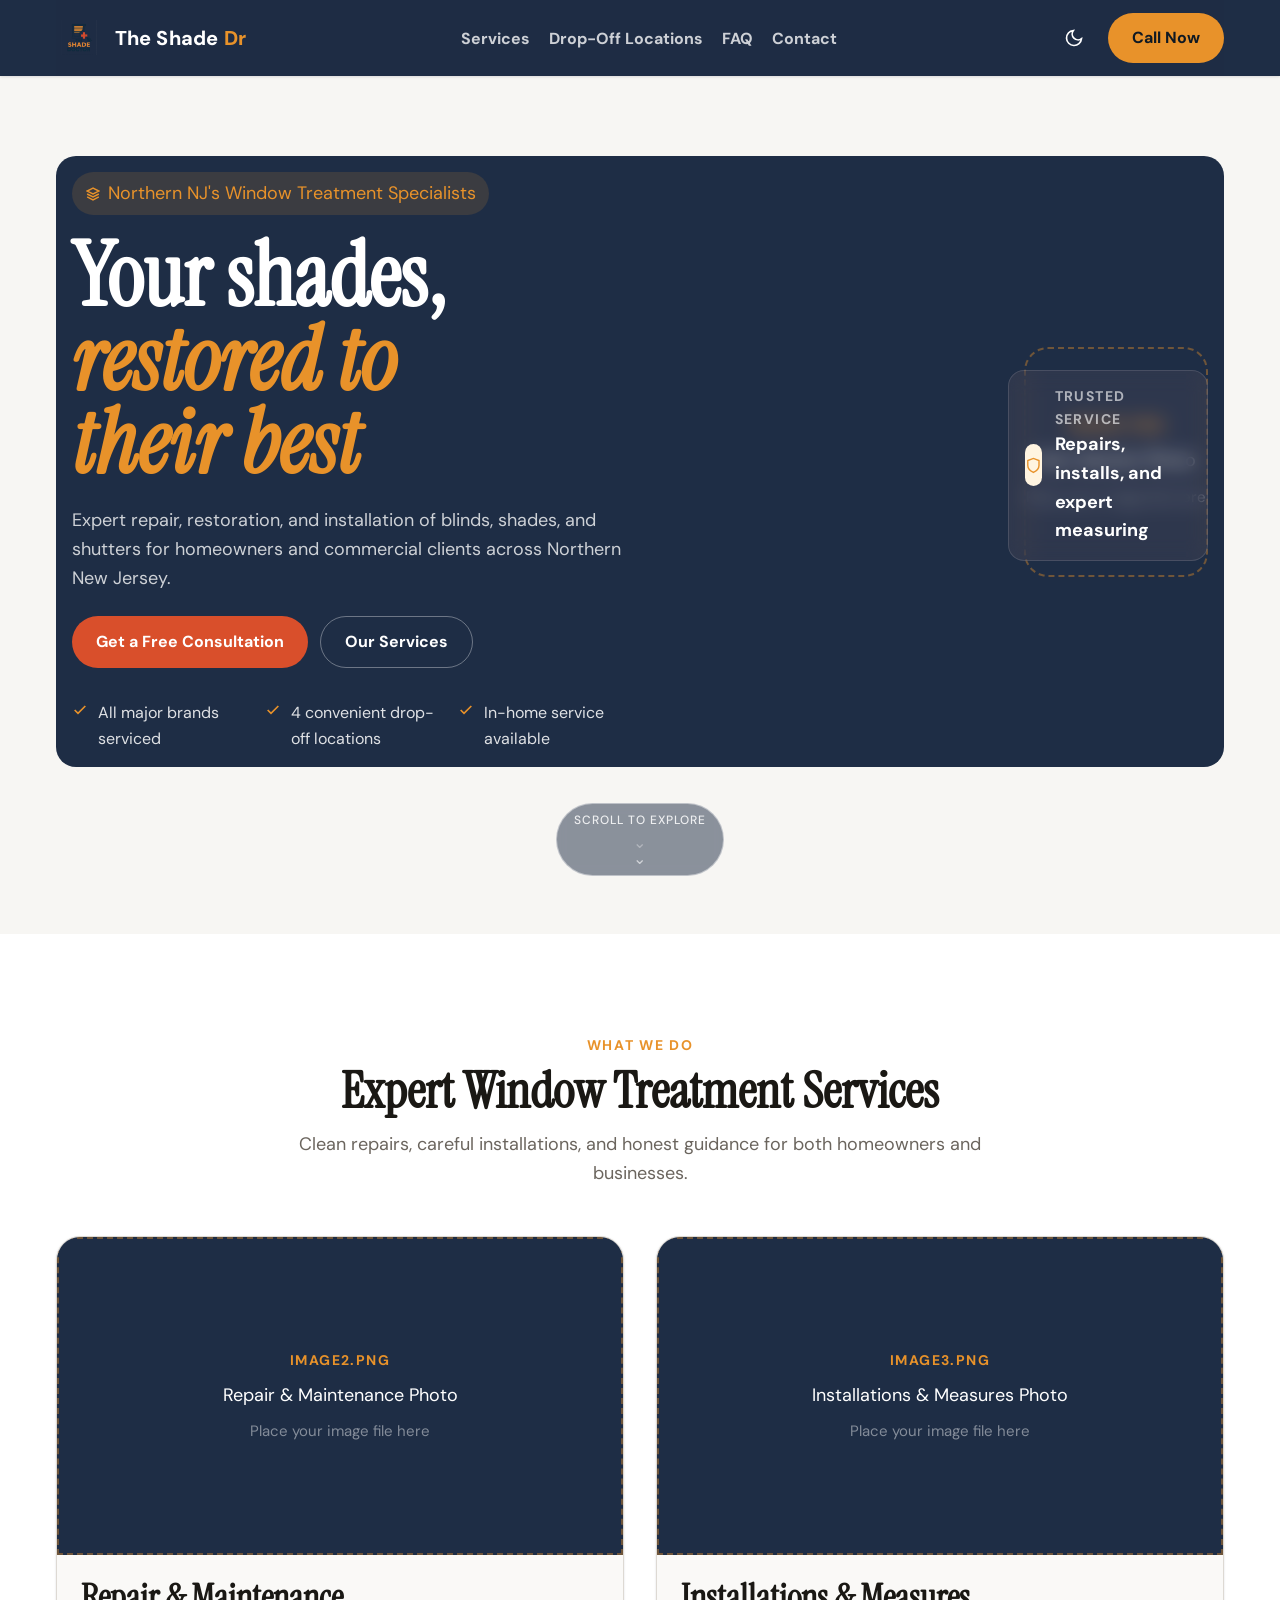
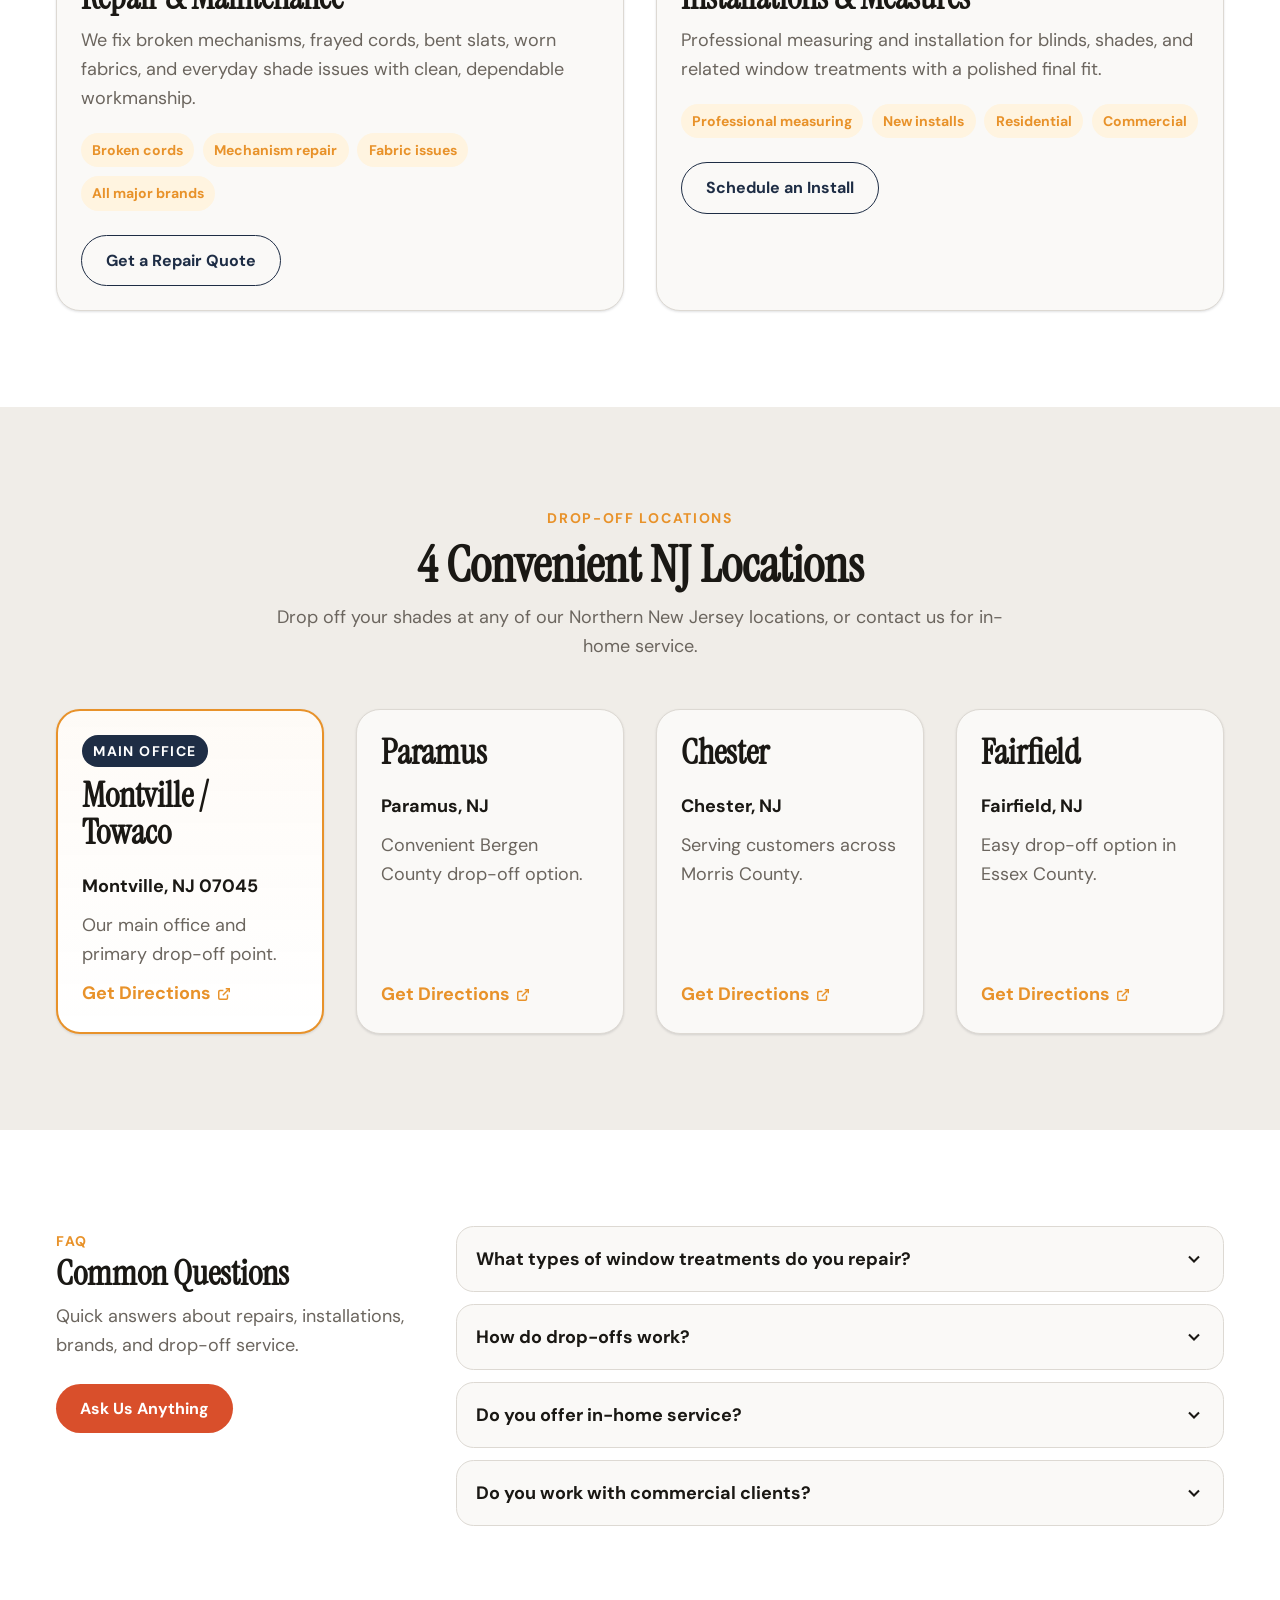
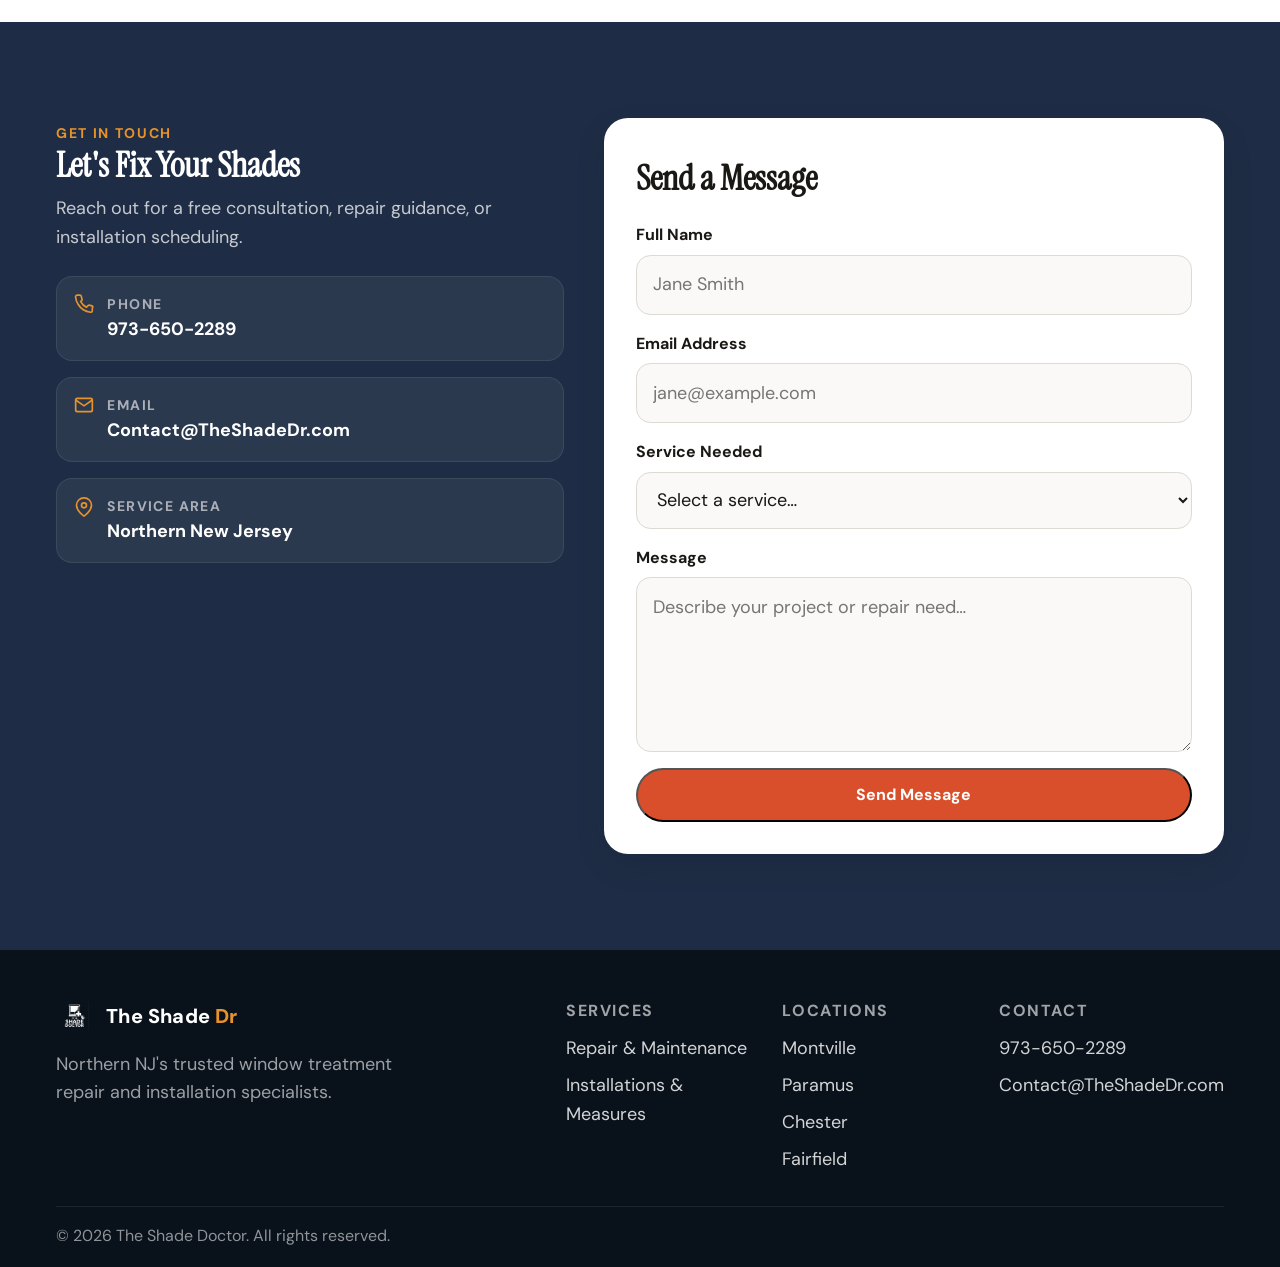
==== index.html @ bf9d53b8 "first commit" ====
<!DOCTYPE html>
<html lang="en" data-theme="light">
<head>
  <meta charset="UTF-8" />
  <meta name="viewport" content="width=device-width, initial-scale=1.0" />
  <title>The Shade Doctor | Window Treatment Repair & Installation</title>
  <meta name="description" content="Window treatment repair and installation in Northern New Jersey." />
  <link rel="preconnect" href="https://fonts.googleapis.com">
  <link rel="preconnect" href="https://fonts.gstatic.com" crossorigin>
  <link href="https://api.fontshare.com/v2/css?f[]=cabinet-grotesk@400,500,700,800&display=swap" rel="stylesheet">
  <link href="https://fonts.googleapis.com/css2?family=Instrument+Serif:ital@0;1&family=DM+Sans:wght@300..700&display=swap" rel="stylesheet">
  <!-- ============ STYLES ============ -->
  <link rel="stylesheet" href="style.css">
</head>
<body>
  <!-- ============ SKIP-TO-CONTENT LINK ============ -->
  <a href="#main" class="sr-only">Skip to content</a>

  <!-- ============ HEADER / NAVIGATION ============ -->
  <header id="header" role="banner">
    <div class="container">
      <div class="header-inner">
        <a href="#hero" class="site-logo" aria-label="The Shade Doctor home">
          <img src="logo.png" alt="The Shade Doctor logo" width="44" height="44" class="logo-mark" loading="eager" decoding="async">
          <span class="logo-name">The Shade<span style="color:var(--color-accent)"> Dr</span></span>
        </a>
        <nav aria-label="Primary">
          <ul class="nav-desktop" role="list">
            <li><a href="#services">Services</a></li>
            <li><a href="#locations">Drop-Off Locations</a></li>
            <li><a href="#faq">FAQ</a></li>
            <li><a href="#contact">Contact</a></li>
          </ul>
        </nav>
        <div class="header-actions">
          <button class="theme-toggle" data-theme-toggle aria-label="Switch theme"><svg width="20" height="20" viewBox="0 0 24 24" fill="none" stroke="currentColor" stroke-width="2"><path d="M21 12.79A9 9 0 1 1 11.21 3 7 7 0 0 0 21 12.79z"/></svg></button>
          <a href="tel:9736502289" class="btn" style="background:var(--color-accent);color:#0f1923">Call Now</a>
          <button id="menu-toggle" aria-label="Open menu" aria-expanded="false" aria-controls="mobile-menu"><svg width="24" height="24" viewBox="0 0 24 24" fill="none" stroke="currentColor" stroke-width="2"><line x1="3" y1="6" x2="21" y2="6"/><line x1="3" y1="12" x2="21" y2="12"/><line x1="3" y1="18" x2="21" y2="18"/></svg></button>
        </div>
      </div>
    <nav id="mobile-menu" aria-label="Mobile">
      <a href="#services">Services</a>
      <a href="#locations">Drop-Off Locations</a>
      <a href="#faq">FAQ</a>
      <a href="#contact">Contact</a>
      <a href="tel:9736502289" class="btn" style="background:var(--color-accent);color:#0f1923;margin-top:1rem">Call Now</a>
    </nav>
  </header>
  <!-- ============ MAIN CONTENT ============ -->
  <main id="main">
    <!-- ============ HERO SECTION ============ -->
    <section id="hero" aria-labelledby="hero-heading">
      <div class="container">
        <div class="hero-inner">
          <div class="reveal">
            <div class="hero-eyebrow"><svg width="14" height="14" viewBox="0 0 24 24" fill="none" stroke="currentColor" stroke-width="2.5"><path d="M12 2L2 7l10 5 10-5-10-5zM2 17l10 5 10-5M2 12l10 5 10-5"/></svg> Northern NJ's Window Treatment Specialists</div>
            <h1 class="hero-headline" id="hero-heading">Your shades,<br><em>restored to their best</em></h1>
            <p class="hero-sub">Expert repair, restoration, and installation of blinds, shades, and shutters for homeowners and commercial clients across Northern New Jersey.</p>
            <div class="hero-actions">
              <a href="#contact" class="btn btn-primary">Get a Free Consultation</a>
              <a href="#services" class="btn btn-secondary">Our Services</a>
            </div>
            <div class="hero-trust">
              <div class="hero-trust-item"><svg width="16" height="16" viewBox="0 0 24 24" fill="none" stroke="currentColor" stroke-width="2.5"><polyline points="20 6 9 17 4 12"/></svg><span>All major brands serviced</span></div>
              <div class="hero-trust-item"><svg width="16" height="16" viewBox="0 0 24 24" fill="none" stroke="currentColor" stroke-width="2.5"><polyline points="20 6 9 17 4 12"/></svg><span>4 convenient drop-off locations</span></div>
              <div class="hero-trust-item"><svg width="16" height="16" viewBox="0 0 24 24" fill="none" stroke="currentColor" stroke-width="2.5"><polyline points="20 6 9 17 4 12"/></svg><span>In-home service available</span></div>
            </div>
          </div>
          <div class="hero-image-wrap reveal">
            <img src="image1.png" alt="Hero section photo" width="560" height="700" loading="eager" decoding="async" onerror="this.replaceWith((()=>{const d=document.createElement('div');d.className='placeholder';d.style.aspectRatio='4 / 5';d.style.borderRadius='1.5rem';d.innerHTML='<strong>image1.png</strong><span>Hero Section Photo</span><small>Place your image file here</small>';return d;})())">
            <div class="hero-badge">
              <div class="hero-badge-icon"><svg width="20" height="20" viewBox="0 0 24 24" fill="none" stroke="currentColor" stroke-width="2"><path d="M12 22s8-4 8-10V5l-8-3-8 3v7c0 6 8 10 8 10z"/></svg></div>
              <div><div class="hero-badge-label">Trusted Service</div><div class="hero-badge-value">Repairs, installs, and expert measuring</div></div>
            </div>
          </div>
        </div>
      </div>
    </section>

    <div class="scroll-hint">
        <span>Scroll to explore</span>
        <div class="scroll-arrows">
          <span>&#8964;</span>
          <span>&#8964;</span>
        </div>
      </div>

      <br></br>
    <!-- ============ SERVICES SECTION ============ -->
    <section id="services" aria-labelledby="services-heading">
      <div class="container">
        <div class="section-header reveal">
          <span class="label">What We Do</span>
          <h2 id="services-heading">Expert Window Treatment Services</h2>
          <p class="section-sub">Clean repairs, careful installations, and honest guidance for both homeowners and businesses.</p>
        </div>
        <div class="services-grid">
          <article class="service-card reveal">
            <div class="service-img-wrap"><img src="image2.png" alt="Repair and maintenance photo" width="720" height="405" loading="lazy" decoding="async" onerror="this.replaceWith((()=>{const d=document.createElement('div');d.className='placeholder';d.style.aspectRatio='16 / 9';d.innerHTML='<strong>image2.png</strong><span>Repair &amp; Maintenance Photo</span><small>Place your image file here</small>';return d;})())"></div>
            <div class="service-body">
              <h3>Repair &amp; Maintenance</h3>
              <p>We fix broken mechanisms, frayed cords, bent slats, worn fabrics, and everyday shade issues with clean, dependable workmanship.</p>
              <div class="service-tags"><span class="service-tag">Broken cords</span><span class="service-tag">Mechanism repair</span><span class="service-tag">Fabric issues</span><span class="service-tag">All major brands</span></div>
              <a href="#contact" class="btn btn-secondary" style="margin-top:1.5rem">Get a Repair Quote</a>
            </div>
          </article>
          <article class="service-card reveal">
            <div class="service-img-wrap"><img src="image3.png" alt="Installations and measures photo" width="720" height="405" loading="lazy" decoding="async" onerror="this.replaceWith((()=>{const d=document.createElement('div');d.className='placeholder';d.style.aspectRatio='16 / 9';d.innerHTML='<strong>image3.png</strong><span>Installations &amp; Measures Photo</span><small>Place your image file here</small>';return d;})())"></div>
            <div class="service-body">
              <h3>Installations &amp; Measures</h3>
              <p>Professional measuring and installation for blinds, shades, and related window treatments with a polished final fit.</p>
              <div class="service-tags"><span class="service-tag">Professional measuring</span><span class="service-tag">New installs</span><span class="service-tag">Residential</span><span class="service-tag">Commercial</span></div>
              <a href="#contact" class="btn btn-secondary" style="margin-top:1.5rem">Schedule an Install</a>
            </div>
          </article>
        </div>
      </div>
    </section>

    <!-- ============ LOCATIONS SECTION ============ -->
    <section id="locations" aria-labelledby="locations-heading">
      <div class="container">
        <div class="section-header reveal">
          <span class="label">Drop-Off Locations</span>
          <h2 id="locations-heading">4 Convenient NJ Locations</h2>
          <p class="section-sub">Drop off your shades at any of our Northern New Jersey locations, or contact us for in-home service.</p>
        </div>
        <div class="locations-grid">
          <article class="location-card featured reveal"><div class="location-badge">Main Office</div><h3>Montville / Towaco</h3><p class="location-addr">Montville, NJ 07045</p><p class="location-note">Our main office and primary drop-off point.</p><a class="location-link" target="_blank" rel="noopener noreferrer" href="https://maps.apple.com/?q=Montville,NJ+07045">Get Directions <svg width="14" height="14" viewBox="0 0 24 24" fill="none" stroke="currentColor" stroke-width="2.5"><path d="M18 13v6a2 2 0 0 1-2 2H5a2 2 0 0 1-2-2V8a2 2 0 0 1 2-2h6"/><polyline points="15 3 21 3 21 9"/><line x1="10" y1="14" x2="21" y2="3"/></svg></a></article>
          <article class="location-card reveal"><h3>Paramus</h3><p class="location-addr">Paramus, NJ</p><p class="location-note">Convenient Bergen County drop-off option.</p><a class="location-link" target="_blank" rel="noopener noreferrer" href="https://maps.apple.com/?q=Paramus,NJ">Get Directions <svg width="14" height="14" viewBox="0 0 24 24" fill="none" stroke="currentColor" stroke-width="2.5"><path d="M18 13v6a2 2 0 0 1-2 2H5a2 2 0 0 1-2-2V8a2 2 0 0 1 2-2h6"/><polyline points="15 3 21 3 21 9"/><line x1="10" y1="14" x2="21" y2="3"/></svg></a></article>
          <article class="location-card reveal"><h3>Chester</h3><p class="location-addr">Chester, NJ</p><p class="location-note">Serving customers across Morris County.</p><a class="location-link" target="_blank" rel="noopener noreferrer" href="https://maps.apple.com/?q=Chester,NJ">Get Directions <svg width="14" height="14" viewBox="0 0 24 24" fill="none" stroke="currentColor" stroke-width="2.5"><path d="M18 13v6a2 2 0 0 1-2 2H5a2 2 0 0 1-2-2V8a2 2 0 0 1 2-2h6"/><polyline points="15 3 21 3 21 9"/><line x1="10" y1="14" x2="21" y2="3"/></svg></a></article>
          <article class="location-card reveal"><h3>Fairfield</h3><p class="location-addr">Fairfield, NJ</p><p class="location-note">Easy drop-off option in Essex County.</p><a class="location-link" target="_blank" rel="noopener noreferrer" href="https://maps.apple.com/?q=Fairfield,NJ">Get Directions <svg width="14" height="14" viewBox="0 0 24 24" fill="none" stroke="currentColor" stroke-width="2.5"><path d="M18 13v6a2 2 0 0 1-2 2H5a2 2 0 0 1-2-2V8a2 2 0 0 1 2-2h6"/><polyline points="15 3 21 3 21 9"/><line x1="10" y1="14" x2="21" y2="3"/></svg></a></article>
        </div>
      </div>
    </section>

    <!-- ============ FAQ SECTION ============ -->
    <section id="faq" aria-labelledby="faq-heading">
      <div class="container">
        <div class="faq-inner">
          <div class="faq-sidebar reveal">
            <span class="label">FAQ</span>
            <h2 id="faq-heading">Common Questions</h2>
            <p>Quick answers about repairs, installations, brands, and drop-off service.</p>
            <a href="#contact" class="btn btn-primary" style="margin-top:1.5rem">Ask Us Anything</a>
          </div>
          <div class="faq-list">
            <div class="faq-item reveal"><button class="faq-question" aria-expanded="false">What types of window treatments do you repair?<svg class="faq-icon" width="20" height="20" viewBox="0 0 24 24" fill="none" stroke="currentColor" stroke-width="2.5"><polyline points="6 9 12 15 18 9"/></svg></button><div class="faq-answer"><p>We repair blinds, shades, shutters, and many common residential and commercial window treatment systems.</p></div></div>
            <div class="faq-item reveal"><button class="faq-question" aria-expanded="false">How do drop-offs work?<svg class="faq-icon" width="20" height="20" viewBox="0 0 24 24" fill="none" stroke="currentColor" stroke-width="2.5"><polyline points="6 9 12 15 18 9"/></svg></button><div class="faq-answer"><p>Bring your item to one of the listed locations and contact us ahead of time so we can confirm timing and next steps.</p></div></div>
            <div class="faq-item reveal"><button class="faq-question" aria-expanded="false">Do you offer in-home service?<svg class="faq-icon" width="20" height="20" viewBox="0 0 24 24" fill="none" stroke="currentColor" stroke-width="2.5"><polyline points="6 9 12 15 18 9"/></svg></button><div class="faq-answer"><p>Yes. In-home service is available for measuring, installations, and situations where removal is difficult.</p></div></div>
            <div class="faq-item reveal"><button class="faq-question" aria-expanded="false">Do you work with commercial clients?<svg class="faq-icon" width="20" height="20" viewBox="0 0 24 24" fill="none" stroke="currentColor" stroke-width="2.5"><polyline points="6 9 12 15 18 9"/></svg></button><div class="faq-answer"><p>Yes. We work with homeowners and commercial clients across Northern New Jersey.</p></div></div>
          </div>
        </div>
      </div>
    </section>

    <!-- ============ CONTACT SECTION ============ -->
    <section id="contact" aria-labelledby="contact-heading">
      <div class="container">
        <div class="contact-inner">
          <div class="contact-info reveal">
            <span class="label">Get in Touch</span>
            <h2 id="contact-heading">Let's Fix Your Shades</h2>
            <p>Reach out for a free consultation, repair guidance, or installation scheduling.</p>
            <div class="contact-details">
              <div class="contact-item"><svg width="20" height="20" viewBox="0 0 24 24" fill="none" stroke="currentColor" stroke-width="2"><path d="M22 16.92v3a2 2 0 0 1-2.18 2 19.79 19.79 0 0 1-8.63-3.07A19.5 19.5 0 0 1 4.9 12.27 19.79 19.79 0 0 1 1.88 3.59 2 2 0 0 1 3.88 1.4h3a2 2 0 0 1 2 1.72c.127.96.361 1.903.7 2.81a2 2 0 0 1-.45 2.11L8.09 9.07a16 16 0 0 0 6.84 6.84l1.93-1.94a2 2 0 0 1 2.11-.45c.907.339 1.85.573 2.81.7A2 2 0 0 1 22 16.92z"/></svg><div><div class="contact-item-label">Phone</div><a class="contact-item-value" href="tel:9736502289">973-650-2289</a></div></div>
              <div class="contact-item"><svg width="20" height="20" viewBox="0 0 24 24" fill="none" stroke="currentColor" stroke-width="2"><path d="M4 4h16c1.1 0 2 .9 2 2v12c0 1.1-.9 2-2 2H4c-1.1 0-2-.9-2-2V6c0-1.1.9-2 2-2z"/><polyline points="22,6 12,13 2,6"/></svg><div><div class="contact-item-label">Email</div><a class="contact-item-value" href="mailto:Contact@TheShadeDr.com">Contact@TheShadeDr.com</a></div></div>
              <div class="contact-item"><svg width="20" height="20" viewBox="0 0 24 24" fill="none" stroke="currentColor" stroke-width="2"><path d="M21 10c0 7-9 13-9 13s-9-6-9-13a9 9 0 0 1 18 0z"/><circle cx="12" cy="10" r="3"/></svg><div><div class="contact-item-label">Service Area</div><div class="contact-item-value">Northern New Jersey</div></div></div>
            </div>
          </div>
          <div class="contact-form-wrap reveal">
            <form class="contact-form">
              <h3>Send a Message</h3>
              <div class="form-group"><label for="name">Full Name</label><input id="name" name="name" type="text" placeholder="Jane Smith"></div>
              <div class="form-group"><label for="email">Email Address</label><input id="email" name="email" type="email" placeholder="jane@example.com"></div>
              <div class="form-group"><label for="service">Service Needed</label><select id="service" name="service"><option value="">Select a service…</option><option>Repair &amp; Maintenance</option><option>Installation &amp; Measuring</option><option>Free Consultation</option><option>Other</option></select></div>
              <div class="form-group"><label for="message">Message</label><textarea id="message" name="message" rows="5" placeholder="Describe your project or repair need…"></textarea></div>
              <button type="submit" class="btn btn-primary" style="width:100%">Send Message</button>
            </form>
          </div>
        </div>
      </div>
    </section>
  </main>

  <!-- ============ FOOTER ============ -->
  <footer id="footer" role="contentinfo">
    <div class="container">
      <div class="footer-inner">
        <div>
          <a href="#hero" class="site-logo" style="margin-bottom:1rem"><img src="logo.png" alt="The Shade Doctor logo" width="36" height="36" loading="lazy" decoding="async" style="height:36px;width:auto;object-fit:contain;filter:brightness(0) invert(1)"><span class="logo-name">The Shade<span style="color:var(--color-accent)"> Dr</span></span></a>
          <p style="color:rgba(255,255,255,.6);max-width:30ch">Northern NJ's trusted window treatment repair and installation specialists.</p>
        </div>
        <div class="footer-nav">
          <div class="footer-col"><h4>Services</h4><ul role="list"><li><a href="#services">Repair &amp; Maintenance</a></li><li><a href="#services">Installations &amp; Measures</a></li></ul></div>
          <div class="footer-col"><h4>Locations</h4><ul role="list"><li><a href="#locations">Montville</a></li><li><a href="#locations">Paramus</a></li><li><a href="#locations">Chester</a></li><li><a href="#locations">Fairfield</a></li></ul></div>
          <div class="footer-col"><h4>Contact</h4><ul role="list"><li><a href="tel:9736502289">973-650-2289</a></li><li><a href="mailto:Contact@TheShadeDr.com">Contact@TheShadeDr.com</a></li></ul></div>
        </div>
      </div>
      <div class="footer-bottom">&copy; 2026 The Shade Doctor. All rights reserved.</div>
    </div>
  </footer>

  <!-- ============ SCRIPTS ============ -->
  <script src="script.js" defer></script>
</body>
</html>
---- style.css ----
:root,
[data-theme="light"] {
	--text-xs: clamp(.75rem, .7rem + .25vw, .875rem);
	--text-sm: clamp(.875rem, .8rem + .35vw, 1rem);
	--text-base: clamp(1rem, .95rem + .25vw, 1.125rem);
	--text-lg: clamp(1.125rem, 1rem + .75vw, 1.5rem);
	--text-xl: clamp(1.5rem, 1.2rem + 1.25vw, 2.25rem);
	--text-2xl: clamp(2rem, 1.2rem + 2.5vw, 3.5rem);
	--space-1: .25rem;
	--space-2: .5rem;
	--space-3: .75rem;
	--space-4: 1rem;
	--space-5: 1.25rem;
	--space-6: 1.5rem;
	--space-8: 2rem;
	--space-10: 2.5rem;
	--space-12: 3rem;
	--space-16: 4rem;
	--space-20: 5rem;
	--color-bg: #f7f6f3;
	--color-surface: #ffffff;
	--color-surface-2: #faf9f7;
	--color-surface-offset: #f0ede8;
	--color-border: #ddd9d3;
	--color-divider: #e8e4de;
	--color-text: #1a1814;
	--color-text-muted: #6b655e;
	--color-text-faint: #aaa49c;
	--color-text-inverse: #fff;
	--color-primary: #1e2d45;
	--color-primary-hover: #16223a;
	--color-primary-active: #0e172a;
	--color-primary-light: #e8edf5;
	--color-accent: #e8922a;
	--color-accent-hover: #d47e18;
	--color-accent-light: #fff4e0;
	--color-secondary: #d94f2b;
	--color-secondary-hover: #c23f1e;
	--radius-sm: .375rem;
	--radius-md: .5rem;
	--radius-lg: .75rem;
	--radius-xl: 1rem;
	--radius-2xl: 1.5rem;
	--radius-full: 9999px;
	--shadow-sm: 0 1px 3px rgba(12, 23, 42, .08), 0 1px 2px rgba(12, 23, 42, .05);
	--shadow-md: 0 12px 30px rgba(12, 23, 42, .12);
	--font-display: 'Instrument Serif', Georgia, serif;
	--font-body: 'DM Sans', sans-serif;
	--font-ui: 'Cabinet Grotesk', 'DM Sans', sans-serif;
	--content: 1200px;
}

[data-theme="dark"] {
	--color-bg: #151515;
	--color-surface: #1e1e1e;
	--color-surface-2: #242424;
	--color-surface-offset: #1a1a1a;
	--color-border: #333;
	--color-divider: #2a2a2a;
	--color-text: #e8e6e0;
	--color-text-muted: #9a9690;
	--color-text-faint: #5a5854;
	--color-text-inverse: #fff;
	--color-primary: #1e2d45;
	--color-primary-hover: #2a3b58;
	--color-primary-active: #0e172a;
	--color-primary-light: #1e2a3a;
	--color-accent: #f0a040;
	--color-accent-hover: #d98c28;
	--color-accent-light: #2d1f08;
	--color-secondary: #e86040;
	--color-secondary-hover: #d04828;
	--shadow-sm: 0 1px 3px rgba(0, 0, 0, .3);
	--shadow-md: 0 12px 30px rgba(0, 0, 0, .45);
}

* {
	box-sizing: border-box;
	margin: 0;
	padding: 0
}

html {
	scroll-behavior: smooth
}

body {
	font-family: var(--font-body);
	font-size: var(--text-base);
	line-height: 1.6;
	background: var(--color-bg);
	color: var(--color-text)
}

img,
svg {
	display: block;
	max-width: 100%;
	height: auto
}

a {
	text-decoration: none;
	color: inherit
}

button,
input,
textarea,
select {
	font: inherit;
	color: inherit
}

.container {
	max-width: var(--content);
	margin: 0 auto;
	padding: 0 var(--space-4)
}

.sr-only {
	position: absolute;
	width: 1px;
	height: 1px;
	padding: 0;
	margin: -1px;
	overflow: hidden;
	clip: rect(0, 0, 0, 0);
	white-space: nowrap;
	border: 0
}

.reveal {
	opacity: 0;
	transform: translateY(20px);
	transition: opacity .6s ease, transform .6s ease
}

.reveal.revealed {
	opacity: 1;
	transform: none
}

.label {
	font-family: var(--font-ui);
	font-size: var(--text-xs);
	font-weight: 700;
	letter-spacing: .12em;
	text-transform: uppercase;
	color: var(--color-accent)
}

.section-header {
	max-width: 760px;
	margin: 0 auto var(--space-12);
	text-align: center
}

.section-header h2 {
	font-family: var(--font-display);
	font-size: var(--text-2xl);
	line-height: 1.05;
	margin: .35rem 0 .75rem
}

.section-sub {
	color: var(--color-text-muted)
}

/* ---------- SCROLL HINT ---------- */
.scroll-hint {
  display: flex;
  flex-direction: column;
  align-items: center;
  gap: 0.3rem;
  padding: 0.45rem 1.1rem 0.5rem;
  margin: 0.25rem auto 0;
  width: fit-content;
  background: rgba(30, 45, 69, 0.5);
  border: 1px solid rgba(255, 255, 255, 0.45);
  border-radius: 999px;
  color: rgba(255, 255, 255, 0.85);
  font-size: 0.75rem;
  font-weight: 500;
  letter-spacing: 0.08em;
  text-transform: uppercase;
  animation: scrollBounce 1.8s ease-in-out infinite;
  backdrop-filter: blur(6px);
  -webkit-backdrop-filter: blur(6px);
}

.scroll-arrows {
  display: flex;
  flex-direction: column;
  align-items: center;
  line-height: 0.6;
  gap: 0;
}

.scroll-arrows span {
  font-size: 1rem;
  opacity: 0.7;
  line-height: 1;
}
.scroll-arrows span:first-child { opacity: 0.4; }

@keyframes scrollBounce {
  0%, 100% { transform: translateY(0); }
  50%       { transform: translateY(5px); }
}

.btn {
	display: inline-flex;
	align-items: center;
	justify-content: center;
	min-height: 44px;
	padding: var(--space-3) var(--space-6);
	border-radius: var(--radius-full);
	font-family: var(--font-ui);
	font-size: var(--text-sm);
	font-weight: 700;
	transition: .2s ease;
	gap: .5rem
}

.btn-primary {
	background: var(--color-secondary);
	color: var(--color-text-inverse)
}

.btn-primary:hover {
	background: var(--color-secondary-hover)
}

.btn-secondary {
	border: 1.5px solid rgba(255, 255, 255, .35);
	color: var(--color-text-inverse)
}

#services .btn-secondary,
#locations .btn-secondary,
#faq .btn-secondary {
	color: var(--color-primary);
	border-color: var(--color-primary)
}

#header {
	position: sticky;
	top: 0;
	z-index: 50;
	background: var(--color-primary);
	box-shadow: var(--shadow-sm)
}

.header-inner {
	height: 76px;
	display: flex;
	align-items: center;
	justify-content: space-between;
	gap: var(--space-4);
    background-color: rgba(30, 45, 69, 0.5);
}

.site-logo {
	display: flex;
	align-items: center;
	gap: .8rem;
	min-width: 0
}

.logo-mark {
	height: 44px;
	width: auto;
	object-fit: contain
}

.logo-name {
	font-family: var(--font-ui);
	font-size: 1.25rem;
	font-weight: 800;
	color: var(--color-text-inverse);
	letter-spacing: .01em
}

.nav-desktop {
	display: flex;
	align-items: center;
	gap: 1.2rem;
	list-style: none
}

.nav-desktop a {
	color: rgba(255, 255, 255, .78);
	font-size: var(--text-sm);
	font-weight: 700
}

.nav-desktop a:hover,
.nav-desktop a.active {
	color: var(--color-accent)
}

.header-actions {
	display: flex;
	align-items: center;
	gap: .75rem
}

.theme-toggle,
#menu-toggle {
	display: flex;
	align-items: center;
	justify-content: center;
	width: 44px;
	height: 44px;
	border: none;
	border-radius: 999px;
	background: transparent;
	color: var(--color-text-inverse);
	cursor: pointer
}

#menu-toggle {
	display: none
}

#mobile-menu {
	display: none;
	background: var(--color-primary);
	padding: 0 var(--space-4) var(--space-6)
}

#mobile-menu.open {
	display: flex;
	flex-direction: column;
	gap: .2rem
}

#mobile-menu a {
	color: rgba(255, 255, 255, .86);
	padding: .9rem 0;
	border-bottom: 1px solid rgba(255, 255, 255, .08);
	font-weight: 700
}

#hero {
	background: transparent;
	color: var(--color-text-inverse);
	padding: 5rem 0 2rem;
}

.hero-inner {
  display: grid;
  grid-template-columns: 1.05fr .95fr;
  gap: clamp(2rem, 5vw, 5rem);
  align-items: center;

  background: rgba(30, 45, 69);
  border-radius: 20px;
  padding: 1.00rem;
}

.hero-eyebrow {
	display: inline-flex;
	align-items: center;
	gap: .5rem;
	background: rgba(232, 146, 42, .14);
	color: var(--color-accent);
	padding: .45rem .85rem;
	border-radius: 999px;
	margin-bottom: var(--space-5)
}

.hero-headline {
	font-family: var(--font-display);
	font-size: clamp(2.7rem, 7vw, 5.5rem);
	line-height: .95;
	max-width: 12ch
}

.hero-headline em {
	font-style: italic;
	color: var(--color-accent)
}

.hero-sub {
	margin-top: var(--space-5);
	max-width: 58ch;
	color: rgba(255, 255, 255, .78)
}

.hero-actions {
	display: flex;
	flex-wrap: wrap;
	gap: var(--space-3);
	margin-top: var(--space-6)
}

.hero-trust {
	display: grid;
	grid-template-columns: repeat(3, minmax(0, 1fr));
	gap: var(--space-4);
	margin-top: var(--space-8)
}

.hero-trust-item {
	display: flex;
	gap: .65rem;
	align-items: flex-start;
	color: rgba(255, 255, 255, .86);
	font-size: var(--text-sm)
}

.hero-trust-item svg {
	color: var(--color-accent);
	margin-top: .12rem;
	flex: 0 0 auto
}

.hero-image-wrap {
	position: relative;
	max-width: 560px;
	margin-left: auto
}

.hero-image-wrap>img {
	width: 100%;
	aspect-ratio: 4/5;
	object-fit: cover;
	border-radius: var(--radius-2xl);
	border: 1px solid rgba(255, 255, 255, .08);
	box-shadow: var(--shadow-md);
	background: var(--color-primary-light)
}

.hero-badge {
	position: absolute;
	left: -1rem;
	bottom: 1rem;
	display: flex;
	gap: .8rem;
	align-items: center;
	background: rgba(233, 172, 172, 0.08);
	backdrop-filter: blur(10px);
	padding: .9rem 1rem;
	border-radius: 1rem;
	border: 1px solid rgba(255, 255, 255, .12)
}

.hero-badge-icon {
	width: 42px;
	height: 42px;
	border-radius: .8rem;
	background: var(--color-accent-light);
	display: flex;
	align-items: center;
	justify-content: center;
	color: var(--color-accent)
}

.hero-badge-label {
	font-size: var(--text-xs);
	text-transform: uppercase;
	letter-spacing: .1em;
	color: rgba(255, 255, 255, .62);
	font-weight: 700
}

.hero-badge-value {
	font-weight: 700
}

section {
	padding: clamp(3.5rem, 8vw, 6rem) 0
}

#services {
	background: var(--color-surface)
}

#locations {
	background: var(--color-surface-offset)
}

#faq {
	background: var(--color-surface)
}

#contact {
	background: var(--color-primary);
	color: var(--color-text-inverse)
}

.services-grid,
.locations-grid {
	display: grid;
	grid-template-columns: repeat(2, minmax(0, 1fr));
	gap: var(--space-8)
}

.service-card,
.location-card {
	background: var(--color-surface-2);
	border: 1px solid var(--color-border);
	border-radius: var(--radius-2xl);
	overflow: hidden;
	box-shadow: var(--shadow-sm)
}

.service-img-wrap img {
	width: 100%;
	aspect-ratio: 16/9;
	object-fit: cover;
	background: var(--color-primary-light)
}

.service-body {
	padding: var(--space-6)
}

.service-body h3,
.location-card h3,
.faq-sidebar h2,
.contact-info h2 {
	font-family: var(--font-display);
	font-size: var(--text-xl);
	line-height: 1.05;
	margin-bottom: .65rem
}

.service-body p,
.location-note,
.faq-sidebar p,
.contact-info p {
	color: var(--color-text-muted)
}

.service-tags {
	display: flex;
	flex-wrap: wrap;
	gap: .55rem;
	margin-top: var(--space-5)
}

.service-tag {
	background: var(--color-accent-light);
	color: var(--color-accent);
	font-size: var(--text-xs);
	padding: .38rem .7rem;
	border-radius: 999px;
	font-weight: 700
}

.locations-grid {
	grid-template-columns: repeat(4, minmax(0, 1fr))
}

.location-card {
	padding: var(--space-6);
	display: flex;
	flex-direction: column;
	gap: .65rem
}

.location-card.featured {
	border: 2px solid var(--color-accent);
	background: linear-gradient(180deg, rgba(232, 146, 42, .04), transparent 100%), var(--color-surface)
}

.location-badge {
	display: inline-flex;
	align-self: flex-start;
	padding: .3rem .7rem;
	border-radius: 999px;
	background: var(--color-primary);
	color: var(--color-text-inverse);
	font-size: var(--text-xs);
	font-weight: 700;
	text-transform: uppercase;
	letter-spacing: .1em
}

.location-addr {
	font-weight: 700
}

.location-link {
	margin-top: auto;
	color: var(--color-accent);
	font-weight: 700;
	display: inline-flex;
	align-items: center;
	gap: .35rem
}

.faq-inner {
	display: grid;
	grid-template-columns: 360px 1fr;
	gap: var(--space-10)
}

.faq-list {
	display: grid;
	gap: var(--space-3)
}

.faq-item {
	background: var(--color-surface-2);
	border: 1px solid var(--color-border);
	border-radius: 1.1rem;
	overflow: hidden
}

.faq-question {
	width: 100%;
	display: flex;
	align-items: center;
	justify-content: space-between;
	gap: 1rem;
	background: none;
	border: none;
	cursor: pointer;
	padding: 1.1rem 1.2rem;
	text-align: left;
	font-weight: 700
}

.faq-answer {
	max-height: 0;
	opacity: 0;
	overflow: hidden;
	transition: max-height .3s ease, opacity .3s ease
}

.faq-answer p {
	padding: 0 1.2rem 1.2rem;
	color: var(--color-text-muted)
}

.faq-item.open .faq-icon {
	transform: rotate(180deg)
}

.faq-icon {
	transition: transform .2s ease
}

.contact-inner {
	display: grid;
	grid-template-columns: .9fr 1.1fr;
	gap: var(--space-10);
	align-items: start
}

.contact-info .label {
	color: var(--color-accent)
}

.contact-info p {
	color: rgba(255, 255, 255, .75)
}

.contact-details {
	display: grid;
	gap: 1rem;
	margin-top: var(--space-6)
}

.contact-item {
	display: flex;
	gap: .85rem;
	align-items: flex-start;
	padding: 1rem 1.05rem;
	background: rgba(255, 255, 255, .06);
	border: 1px solid rgba(255, 255, 255, .08);
	border-radius: 1rem
}

.contact-item svg {
	color: var(--color-accent);
	flex: 0 0 auto;
	margin-top: .1rem
}

.contact-item-label {
	font-size: var(--text-xs);
	font-weight: 700;
	text-transform: uppercase;
	letter-spacing: .1em;
	color: rgba(255, 255, 255, .6)
}

.contact-item-value {
	font-weight: 700;
	color: var(--color-text-inverse)
}

.contact-form-wrap {
	background: var(--color-surface);
	color: var(--color-text);
	border-radius: 1.5rem;
	padding: clamp(1.25rem, 3vw, 2rem);
	box-shadow: var(--shadow-md)
}

.contact-form h3 {
	font-family: var(--font-display);
	font-size: var(--text-xl);
	margin-bottom: 1rem
}

.form-group {
	display: grid;
	gap: .45rem;
	margin-bottom: 1rem
}

.form-group label {
	font-size: var(--text-sm);
	font-weight: 700
}

.form-group input,
.form-group select,
.form-group textarea {
	width: 100%;
	padding: .9rem 1rem;
	border-radius: .9rem;
	border: 1px solid var(--color-border);
	background: var(--color-surface-2)
}

.form-group input:focus,
.form-group select:focus,
.form-group textarea:focus {
	outline: 2px solid rgba(232, 146, 42, .25);
	border-color: var(--color-accent)
}

footer {
	background: #09111a;
	color: var(--color-text-inverse);
	padding: 3rem 0 1.2rem
}

.footer-inner {
	display: grid;
	grid-template-columns: 1fr 1.4fr;
	gap: var(--space-10)
}

.footer-nav {
	display: grid;
	grid-template-columns: repeat(3, 1fr);
	gap: var(--space-8)
}

.footer-col h4 {
	font-size: var(--text-sm);
	margin-bottom: .7rem;
	color: rgba(255, 255, 255, .62);
	text-transform: uppercase;
	letter-spacing: .1em
}

.footer-col ul {
	list-style: none;
	display: grid;
	gap: .5rem
}

.footer-col a {
	color: rgba(255, 255, 255, .82)
}

.footer-bottom {
	margin-top: var(--space-8);
	padding-top: var(--space-4);
	border-top: 1px solid rgba(255, 255, 255, .08);
	color: rgba(255, 255, 255, .55);
	font-size: var(--text-sm)
}

.placeholder {
	display: flex;
	flex-direction: column;
	align-items: center;
	justify-content: center;
	text-align: center;
	background: #1e2d45;
	border: 2px dashed rgba(232, 146, 42, .4);
	color: #fff;
	gap: .6rem
}

.placeholder small {
	color: rgba(255, 255, 255, .45)
}

.placeholder strong {
	color: var(--color-accent);
	font-size: var(--text-xs);
	letter-spacing: .1em;
	text-transform: uppercase
}

@media (max-width: 1050px) {
	.locations-grid {
		grid-template-columns: repeat(2, minmax(0, 1fr))
	}

	.faq-inner,
	.contact-inner,
	.hero-inner,
	.footer-inner {
		grid-template-columns: 1fr
	}

	.hero-image-wrap {
		margin: 0 auto
	}

	.faq-sidebar {
		max-width: 640px
	}
}

@media (max-width: 820px) {

	.nav-desktop,
	.header-actions .btn {
		display: none
	}

	#menu-toggle {
		display: flex
	}

	.hero-trust {
		grid-template-columns: 1fr
	}

	.services-grid,
	.locations-grid,
	.footer-nav {
		grid-template-columns: 1fr
	}

	.hero-badge {
		position: static;
		margin-top: 1rem
	}

	.hero-headline {
		max-width: 10ch
	}
}
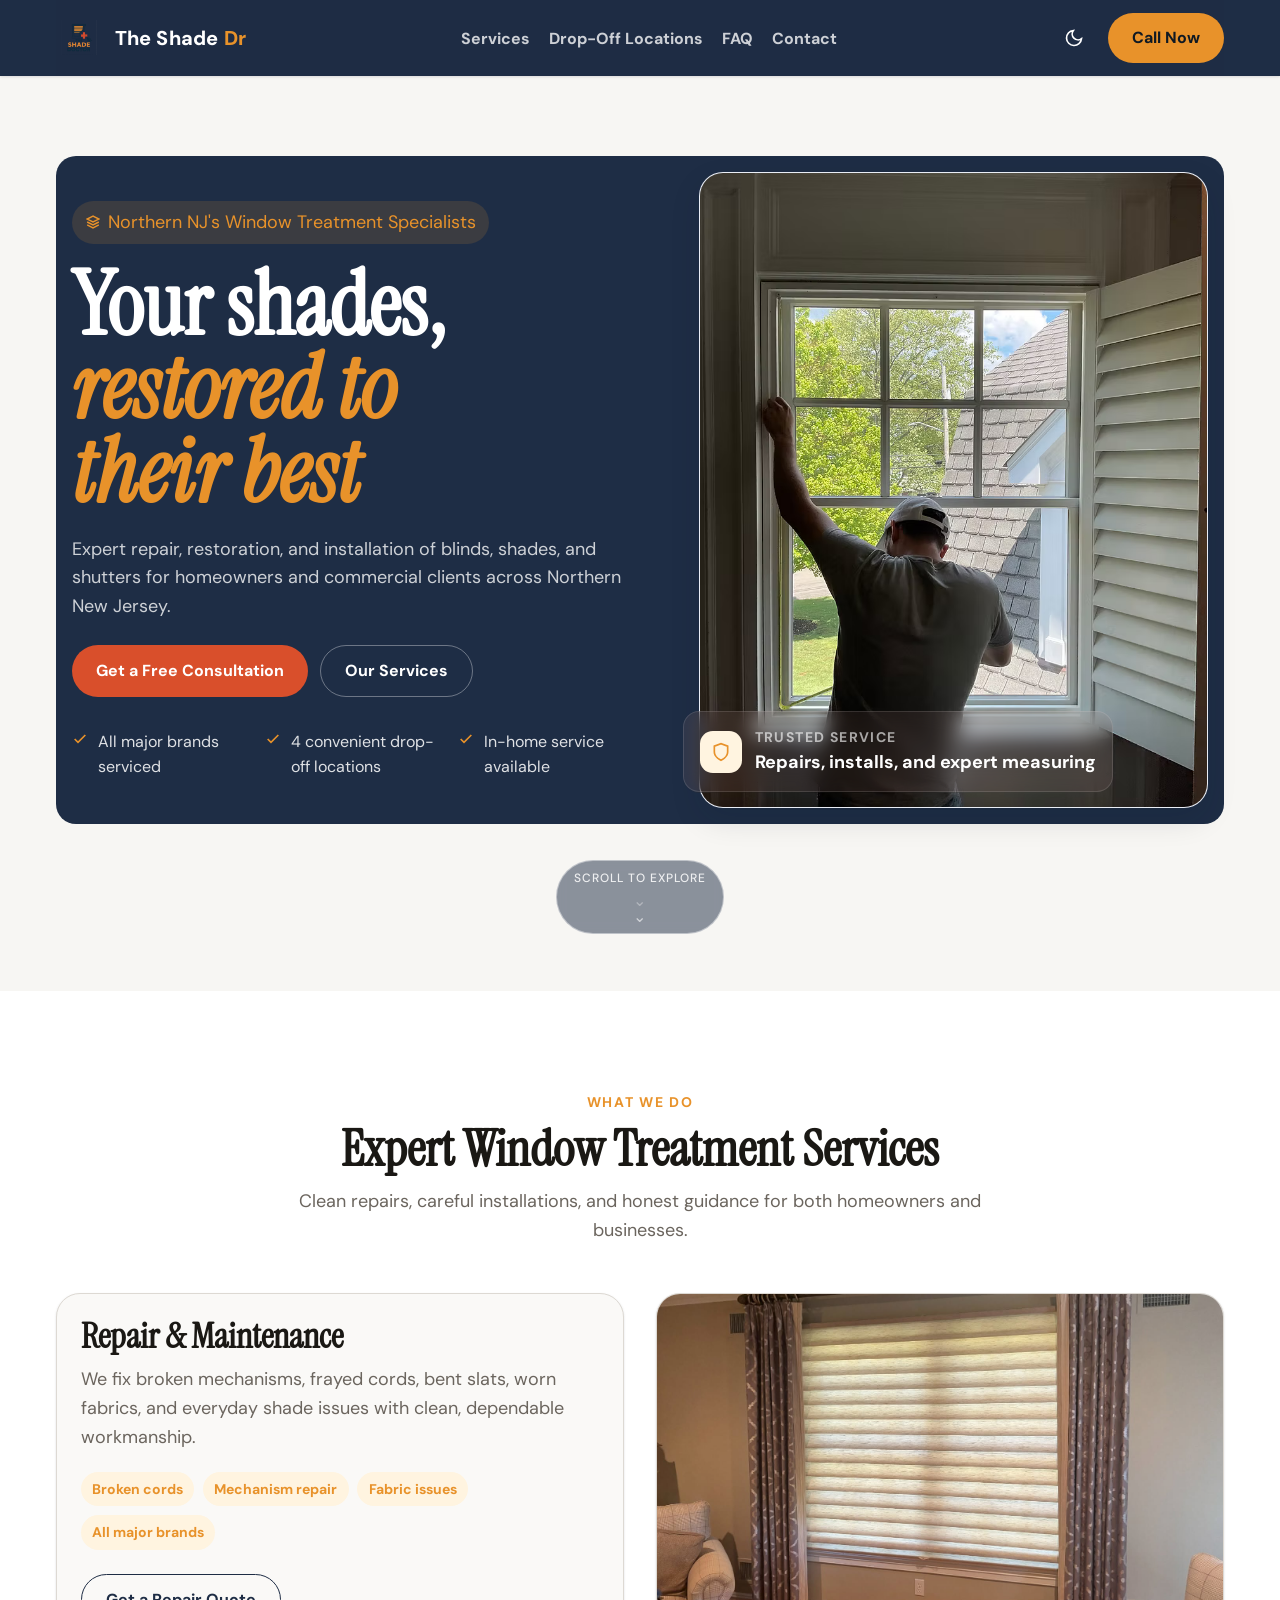
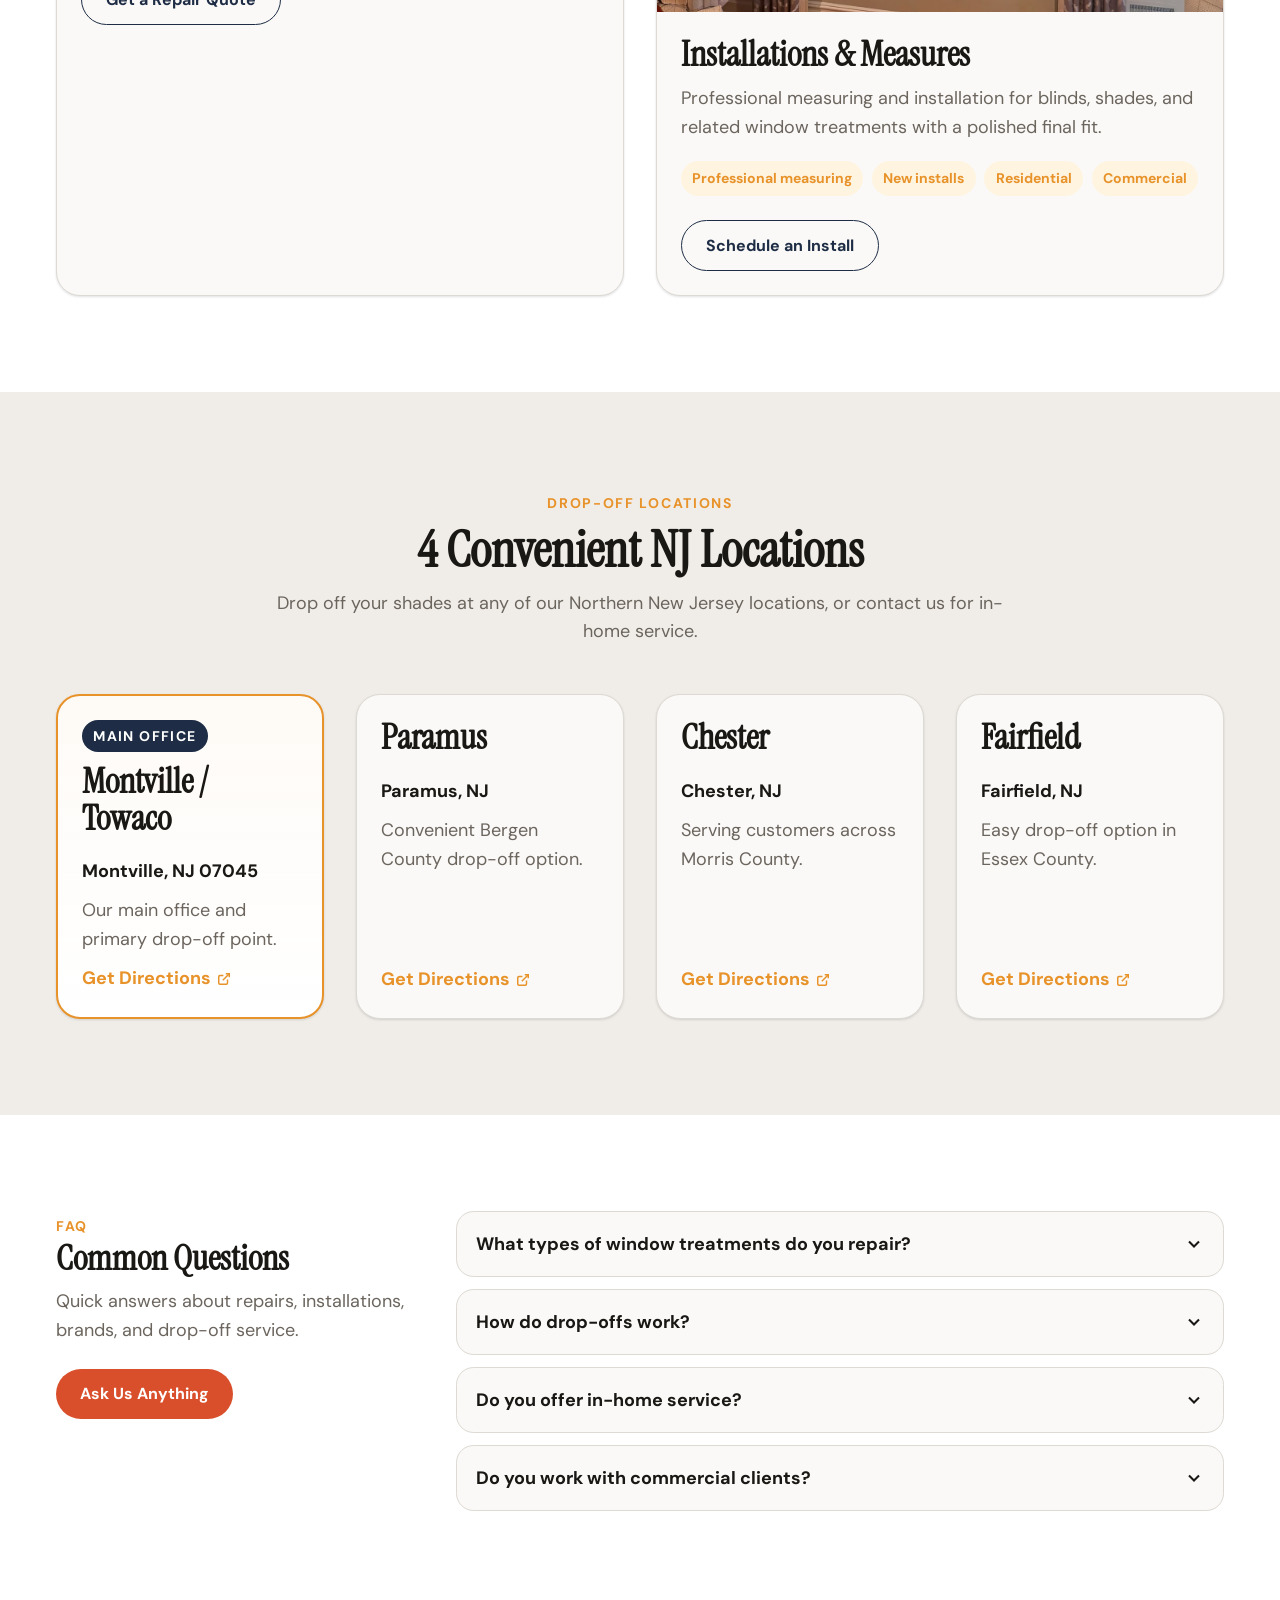
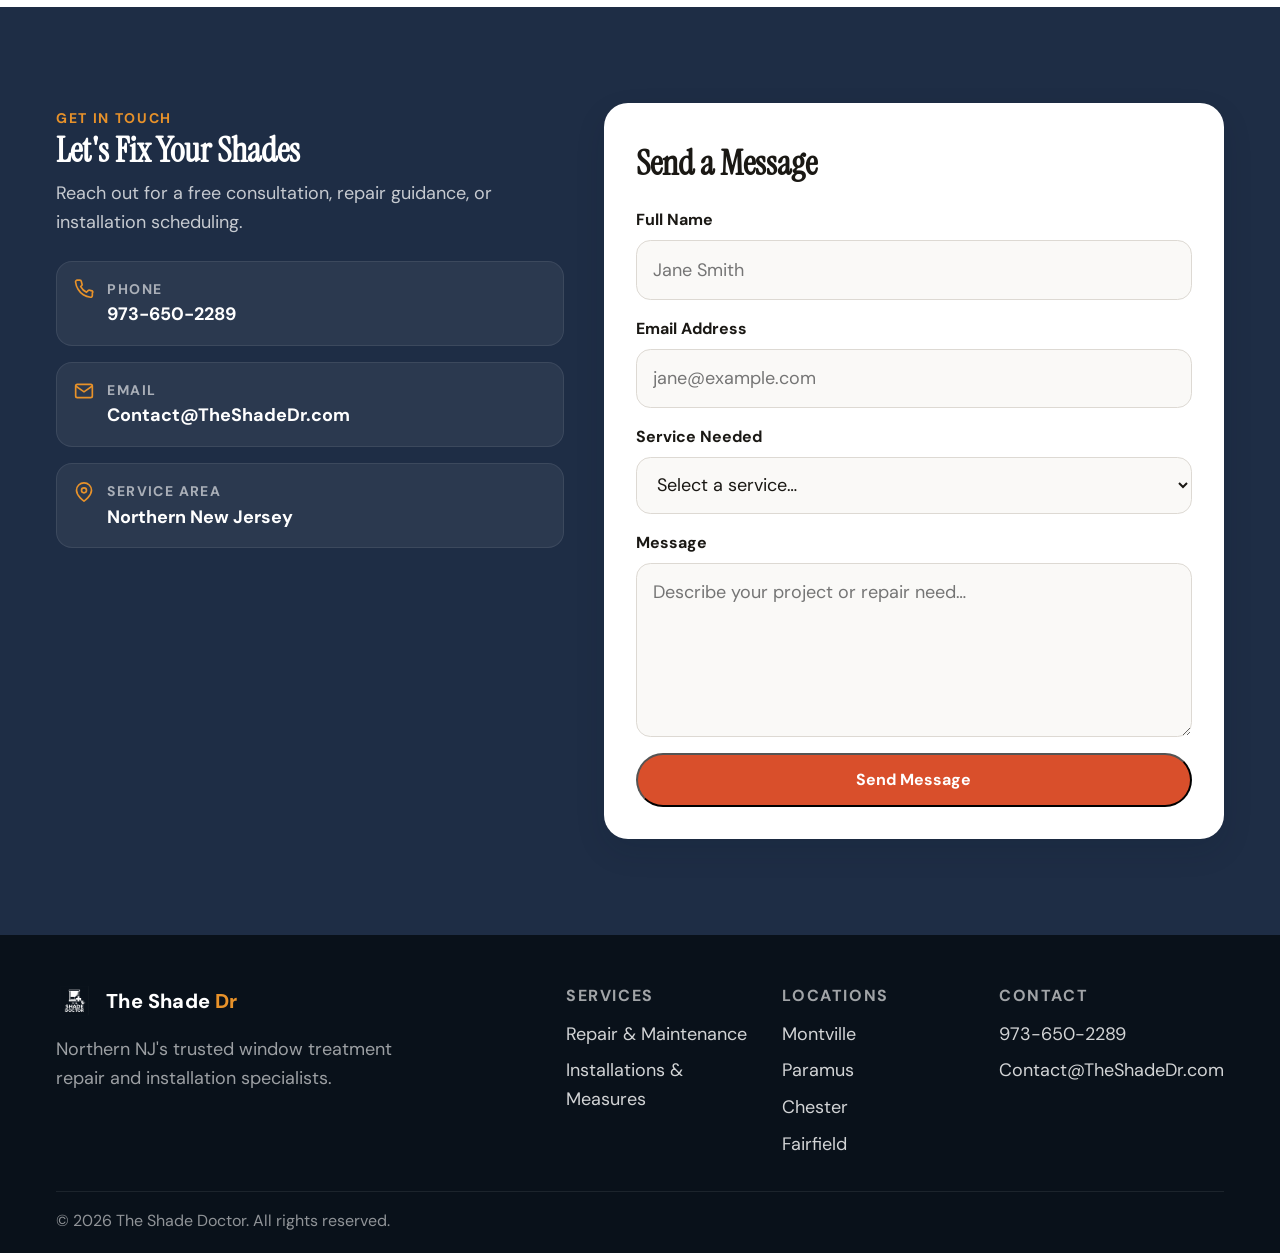
==== commit 35c25971: "added cycle images" ====
--- a/index.html
+++ b/index.html
@@ -96,7 +96,10 @@
         </div>
         <div class="services-grid">
           <article class="service-card reveal">
-            <div class="service-img-wrap"><img src="image2.png" alt="Repair and maintenance photo" width="720" height="405" loading="lazy" decoding="async" onerror="this.replaceWith((()=>{const d=document.createElement('div');d.className='placeholder';d.style.aspectRatio='16 / 9';d.innerHTML='<strong>image2.png</strong><span>Repair &amp; Maintenance Photo</span><small>Place your image file here</small>';return d;})())"></div>
+            <div class="service-img-wrap" id="cycling-image-wrapper">
+              <img src="image2.png" alt="Repair and maintenance photo" width="720" height="405" loading="lazy" decoding="async" class="cycling-image" data-image="image2.png" onerror="this.replaceWith((()=>{const d=document.createElement('div');d.className='placeholder';d.style.aspectRatio='16 / 9';d.innerHTML='<strong>image2.png</strong><span>Repair &amp; Maintenance Photo</span><small>Place your image file here</small>';return d;})())">
+              <img src="diddybludsreturn.png" alt="Repair and maintenance photo" width="720" height="405" loading="lazy" decoding="async" class="cycling-image" data-image="diddybludsreturn.png" style="display:none;" onerror="this.replaceWith((()=>{const d=document.createElement('div');d.className='placeholder';d.style.aspectRatio='16 / 9';d.innerHTML='<strong>diddybludsreturn.png</strong><span>Repair &amp; Maintenance Photo</span><small>Place your image file here</small>';return d;})())">
+            </div>
             <div class="service-body">
               <h3>Repair &amp; Maintenance</h3>
               <p>We fix broken mechanisms, frayed cords, bent slats, worn fabrics, and everyday shade issues with clean, dependable workmanship.</p>
--- a/style.css
+++ b/style.css
@@ -514,6 +514,28 @@
 	background: var(--color-primary-light)
 }
 
+/* Cycling image fade animation */
+#cycling-image-wrapper {
+	position: relative;
+}
+
+.cycling-image {
+	position: absolute;
+	top: 0;
+	left: 0;
+	width: 100%;
+	height: 100%;
+	aspect-ratio: 16/9;
+	object-fit: cover;
+	background: var(--color-primary-light);
+	opacity: 1;
+	transition: opacity 0.8s ease-in-out;
+}
+
+.cycling-image.fade-out {
+	opacity: 0;
+}
+
 .service-body {
 	padding: var(--space-6)
 }
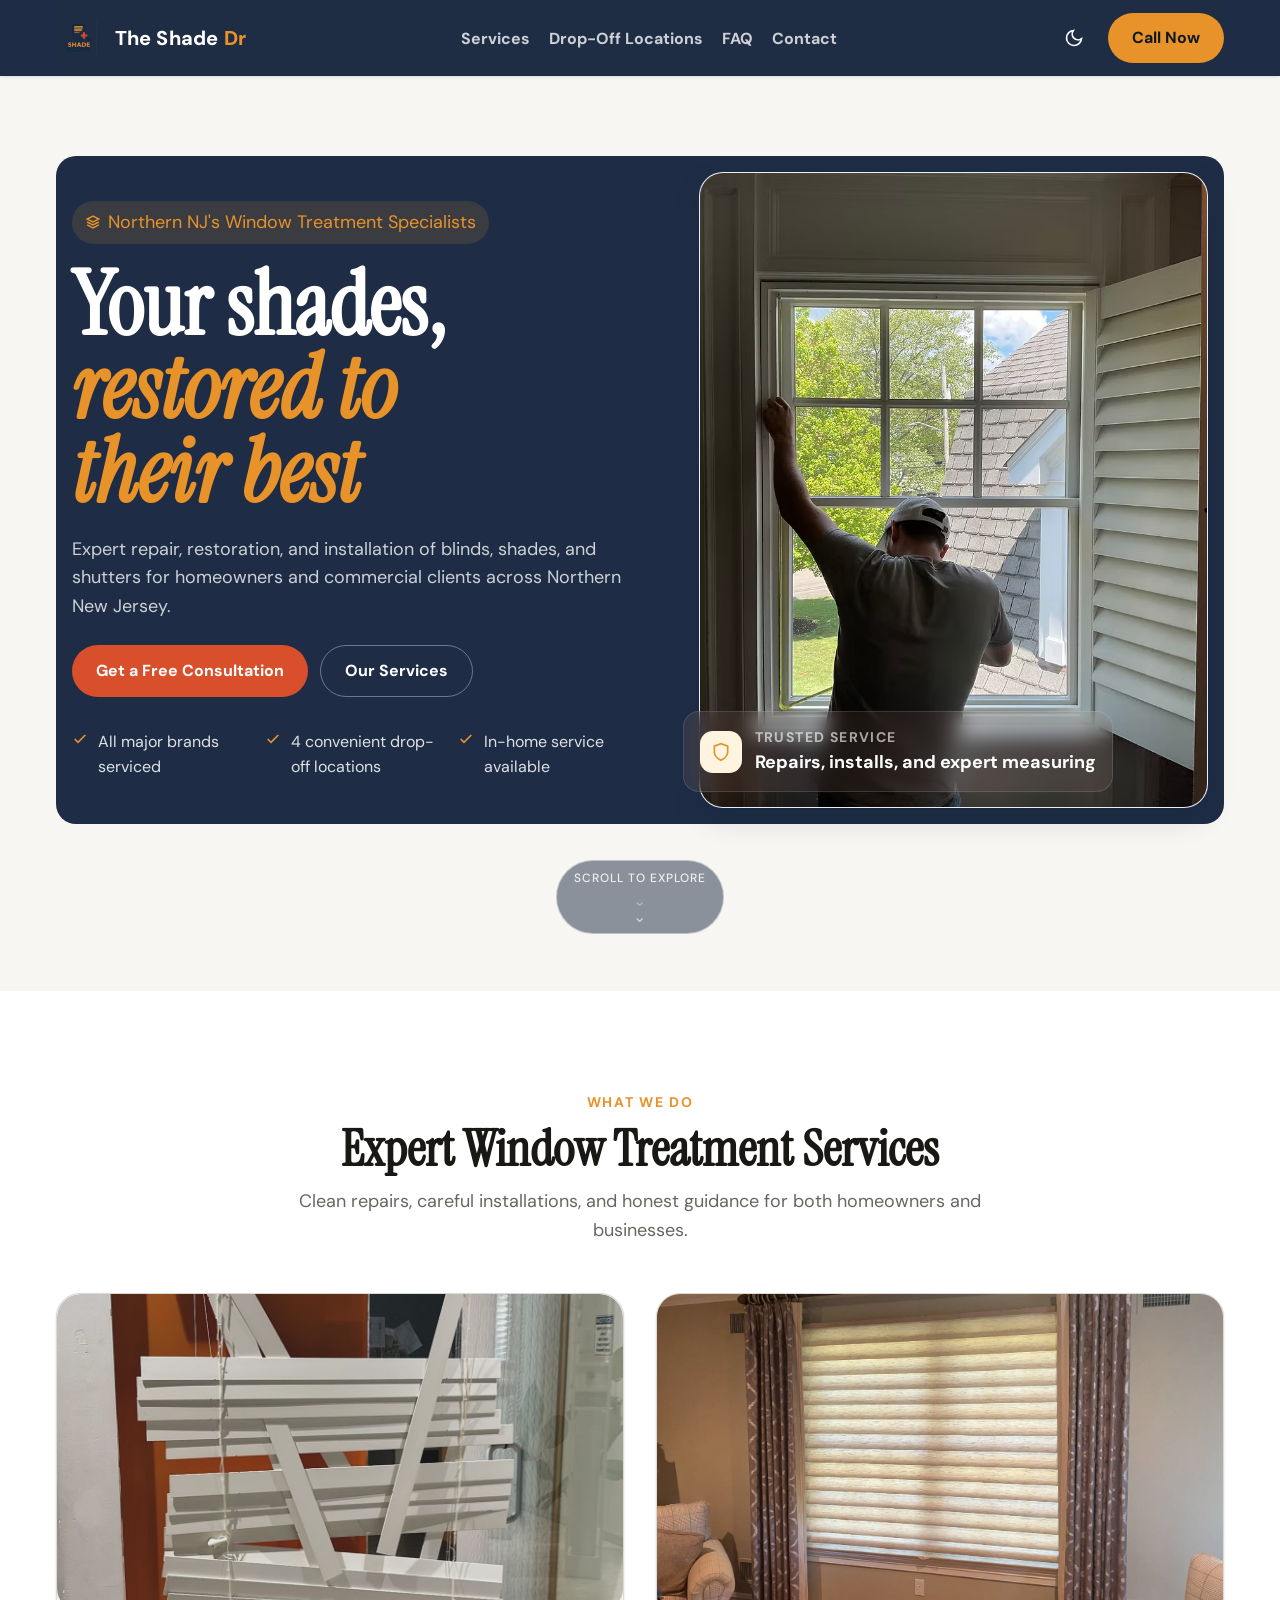
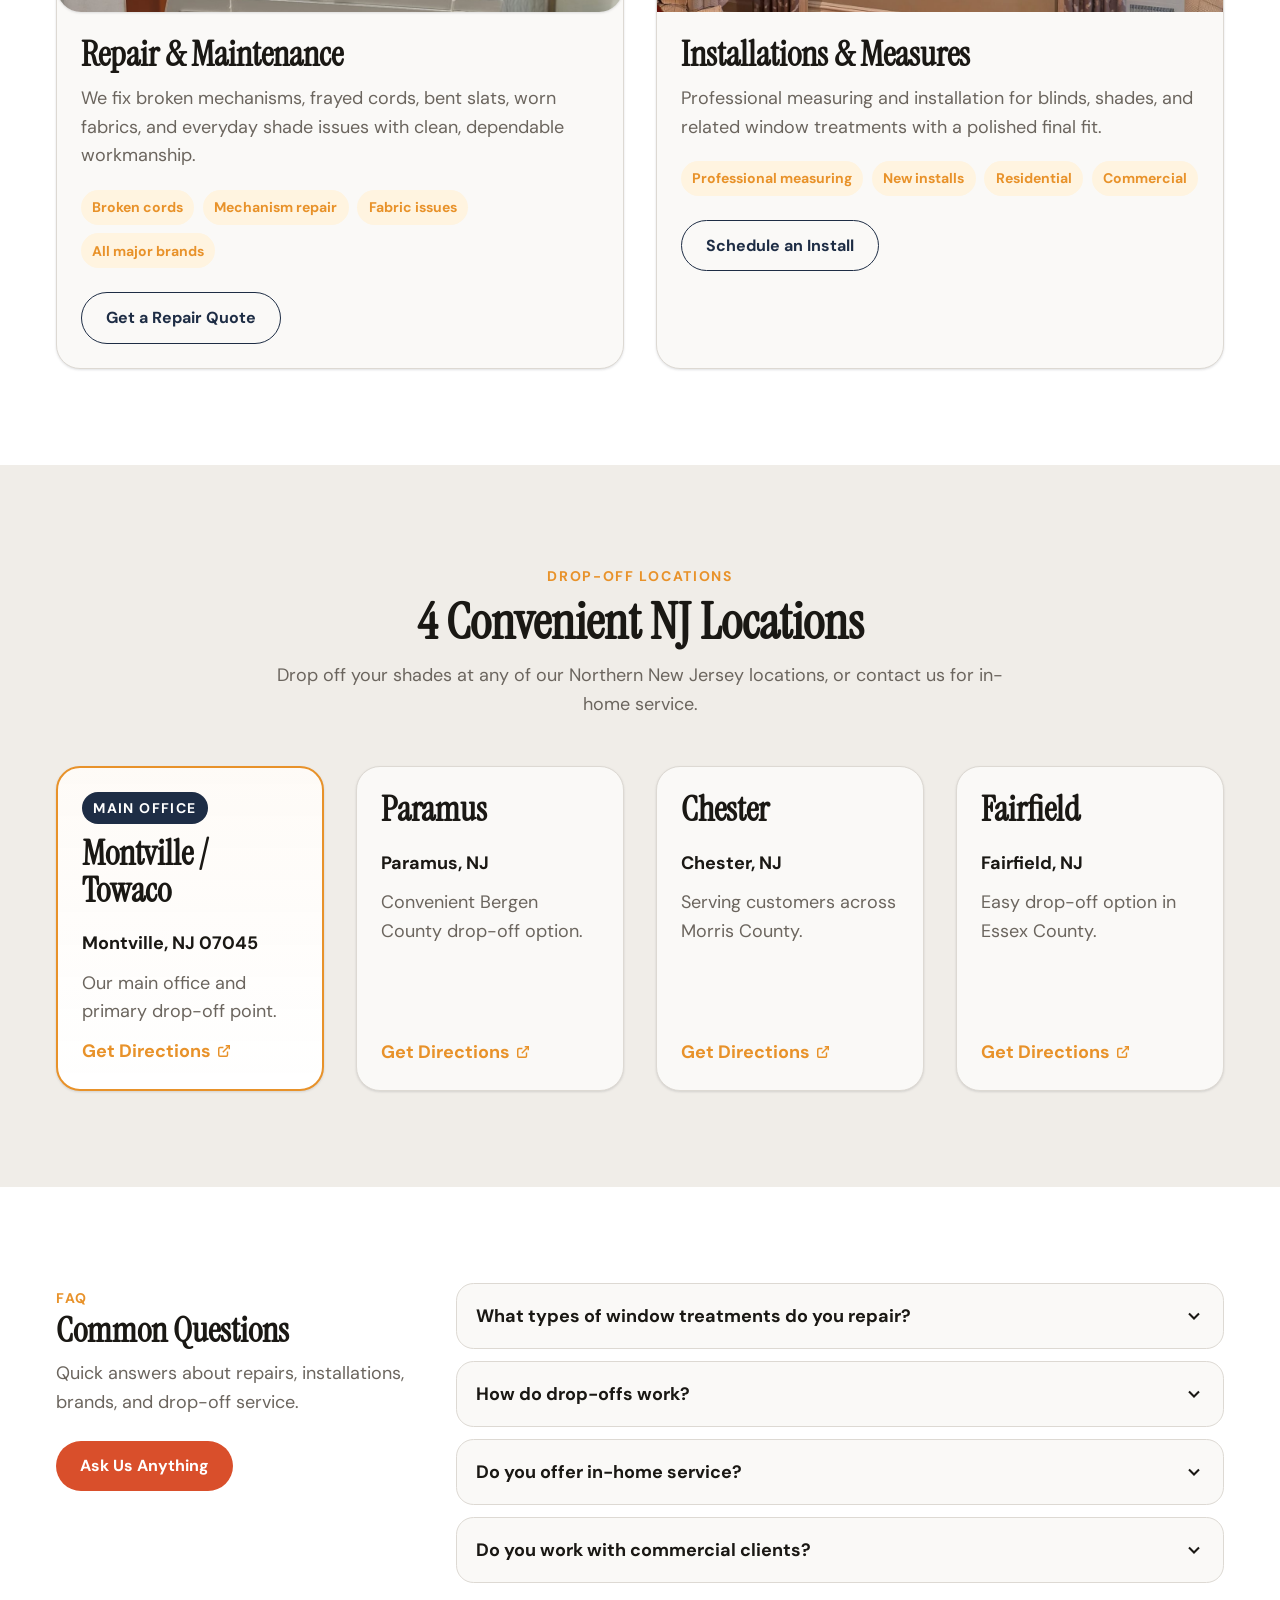
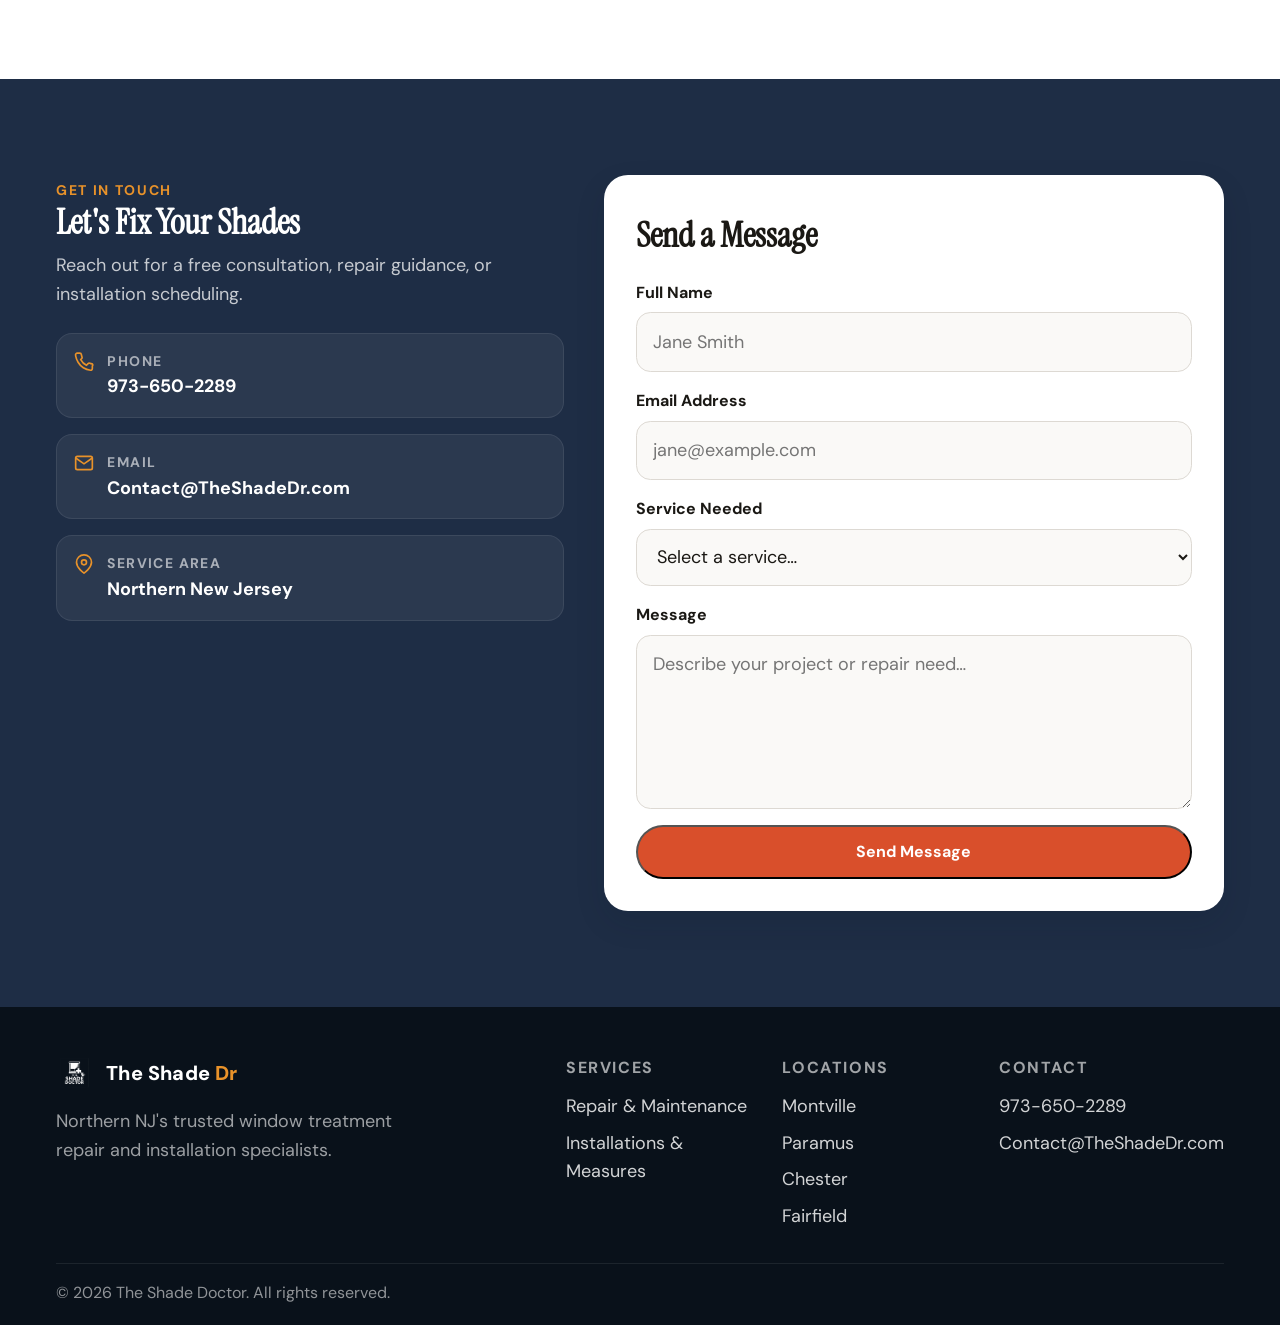
==== commit c05f76a5: "added cycle images - fixes" ====
--- a/index.html
+++ b/index.html
@@ -98,7 +98,7 @@
           <article class="service-card reveal">
             <div class="service-img-wrap" id="cycling-image-wrapper">
               <img src="image2.png" alt="Repair and maintenance photo" width="720" height="405" loading="lazy" decoding="async" class="cycling-image" data-image="image2.png" onerror="this.replaceWith((()=>{const d=document.createElement('div');d.className='placeholder';d.style.aspectRatio='16 / 9';d.innerHTML='<strong>image2.png</strong><span>Repair &amp; Maintenance Photo</span><small>Place your image file here</small>';return d;})())">
-              <img src="diddybludsreturn.png" alt="Repair and maintenance photo" width="720" height="405" loading="lazy" decoding="async" class="cycling-image" data-image="diddybludsreturn.png" style="display:none;" onerror="this.replaceWith((()=>{const d=document.createElement('div');d.className='placeholder';d.style.aspectRatio='16 / 9';d.innerHTML='<strong>diddybludsreturn.png</strong><span>Repair &amp; Maintenance Photo</span><small>Place your image file here</small>';return d;})())">
+              <img src="diddybludsreturn.png" alt="Repair and maintenance photo" width="720" height="405" loading="lazy" decoding="async" class="cycling-image fade-out" data-image="diddybludsreturn.png" onerror="this.replaceWith((()=>{const d=document.createElement('div');d.className='placeholder';d.style.aspectRatio='16 / 9';d.innerHTML='<strong>diddybludsreturn.png</strong><span>Repair &amp; Maintenance Photo</span><small>Place your image file here</small>';return d;})())">
             </div>
             <div class="service-body">
               <h3>Repair &amp; Maintenance</h3>
--- a/style.css
+++ b/style.css
@@ -517,6 +517,11 @@
 /* Cycling image fade animation */
 #cycling-image-wrapper {
 	position: relative;
+	width: 100%;
+	aspect-ratio: 16/9;
+	overflow: hidden;
+	border-radius: var(--radius-2xl);
+	box-shadow: var(--shadow-sm);
 }
 
 .cycling-image {
@@ -525,7 +530,6 @@
 	left: 0;
 	width: 100%;
 	height: 100%;
-	aspect-ratio: 16/9;
 	object-fit: cover;
 	background: var(--color-primary-light);
 	opacity: 1;
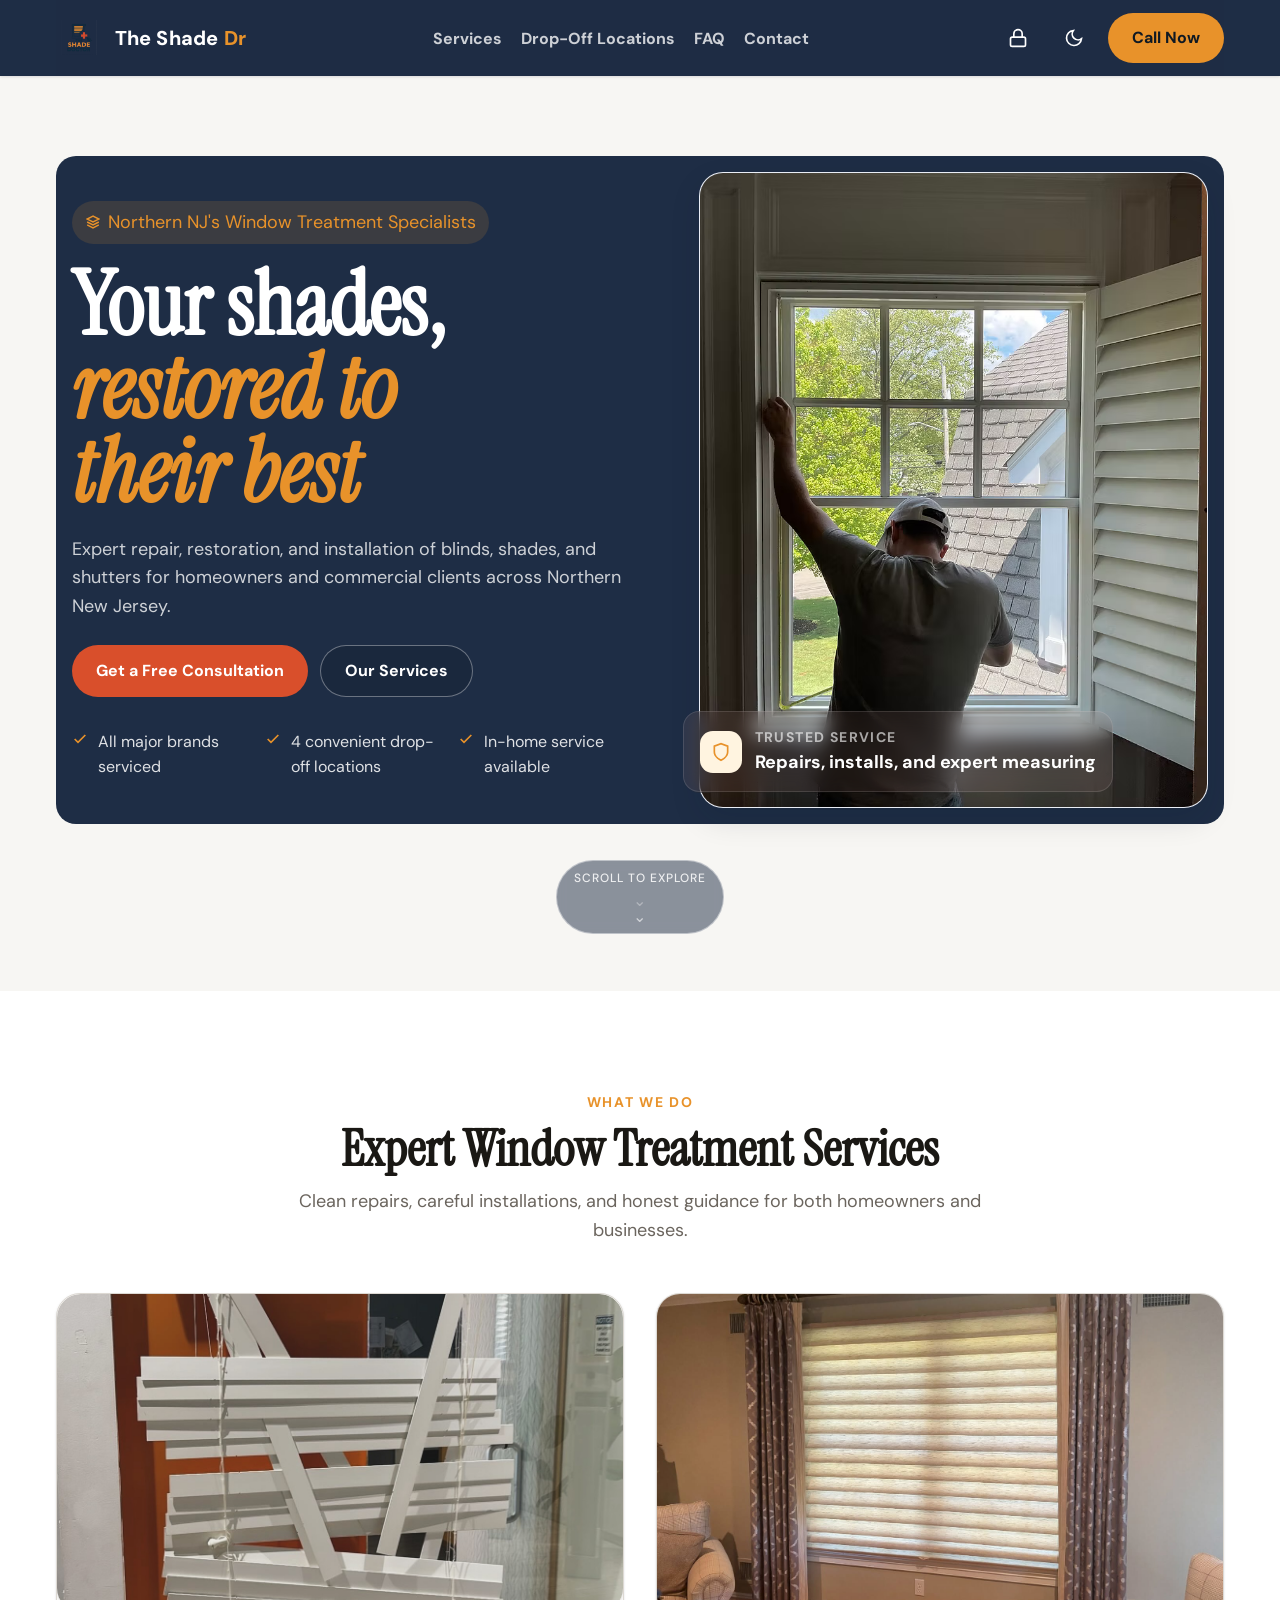
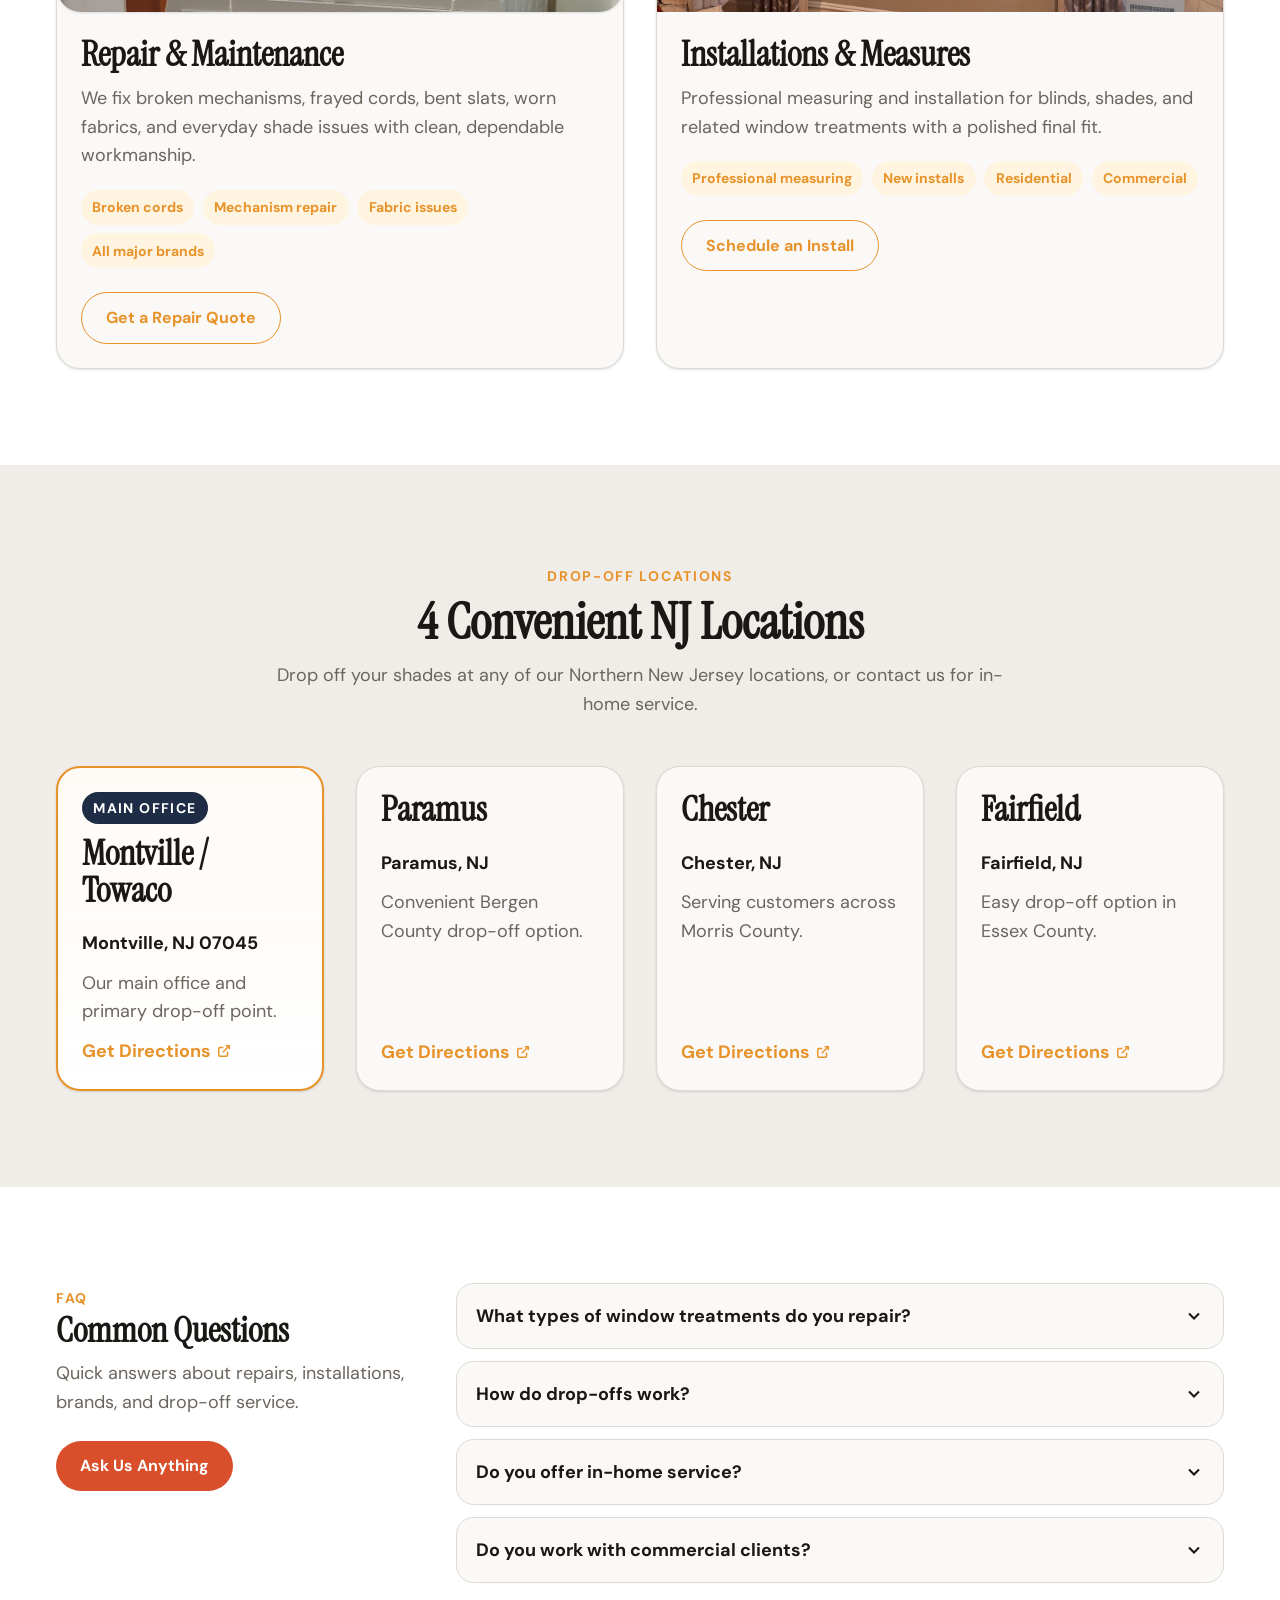
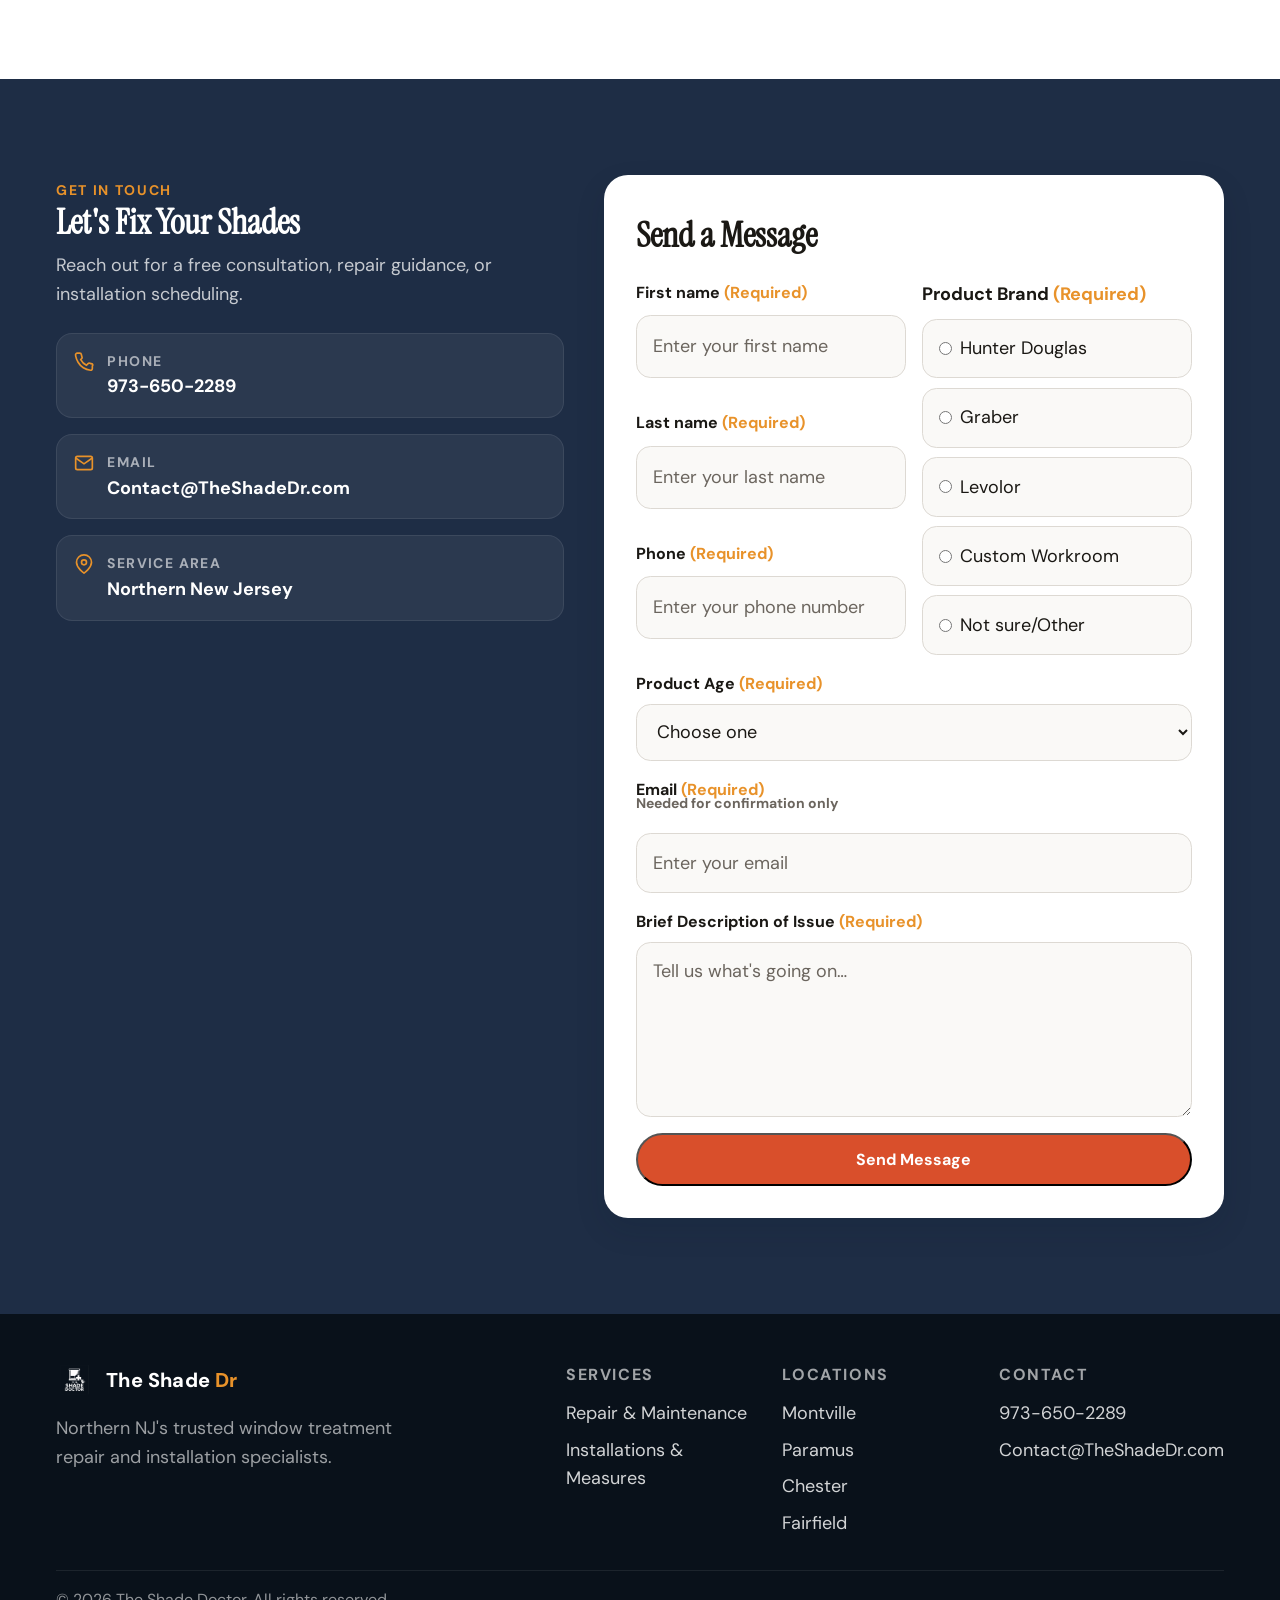
==== commit d536763a: "added admin panel with order demo" ====
--- a/index.html
+++ b/index.html
@@ -33,6 +33,7 @@
           </ul>
         </nav>
         <div class="header-actions">
+          <button class="lock-toggle" id="lock-toggle" aria-label="Admin Login"><svg width="20" height="20" viewBox="0 0 24 24" fill="none" stroke="currentColor" stroke-width="2"><rect x="3" y="11" width="18" height="11" rx="2" ry="2"/><path d="M7 11V7a5 5 0 0 1 10 0v4"/></svg></button>
           <button class="theme-toggle" data-theme-toggle aria-label="Switch theme"><svg width="20" height="20" viewBox="0 0 24 24" fill="none" stroke="currentColor" stroke-width="2"><path d="M21 12.79A9 9 0 1 1 11.21 3 7 7 0 0 0 21 12.79z"/></svg></button>
           <a href="tel:9736502289" class="btn" style="background:var(--color-accent);color:#0f1923">Call Now</a>
           <button id="menu-toggle" aria-label="Open menu" aria-expanded="false" aria-controls="mobile-menu"><svg width="24" height="24" viewBox="0 0 24 24" fill="none" stroke="currentColor" stroke-width="2"><line x1="3" y1="6" x2="21" y2="6"/><line x1="3" y1="12" x2="21" y2="12"/><line x1="3" y1="18" x2="21" y2="18"/></svg></button>
@@ -129,7 +130,7 @@
           <p class="section-sub">Drop off your shades at any of our Northern New Jersey locations, or contact us for in-home service.</p>
         </div>
         <div class="locations-grid">
-          <article class="location-card featured reveal"><div class="location-badge">Main Office</div><h3>Montville / Towaco</h3><p class="location-addr">Montville, NJ 07045</p><p class="location-note">Our main office and primary drop-off point.</p><a class="location-link" target="_blank" rel="noopener noreferrer" href="https://maps.apple.com/?q=Montville,NJ+07045">Get Directions <svg width="14" height="14" viewBox="0 0 24 24" fill="none" stroke="currentColor" stroke-width="2.5"><path d="M18 13v6a2 2 0 0 1-2 2H5a2 2 0 0 1-2-2V8a2 2 0 0 1 2-2h6"/><polyline points="15 3 21 3 21 9"/><line x1="10" y1="14" x2="21" y2="3"/></svg></a></article>
+          <article class="location-card featured reveal"><div class="location-badge">Main Office</div><h3>Montville / Towaco</h3><p class="location-addr">Montville, NJ 07045</p><p class="location-note">Our main office and primary drop-off point.</p><a class="location-link" target="_blank" rel="noopener noreferrer" href="https://maps.apple/r/.Mgz3x1cvQb2Uh">Get Directions <svg width="14" height="14" viewBox="0 0 24 24" fill="none" stroke="currentColor" stroke-width="2.5"><path d="M18 13v6a2 2 0 0 1-2 2H5a2 2 0 0 1-2-2V8a2 2 0 0 1 2-2h6"/><polyline points="15 3 21 3 21 9"/><line x1="10" y1="14" x2="21" y2="3"/></svg></a></article>
           <article class="location-card reveal"><h3>Paramus</h3><p class="location-addr">Paramus, NJ</p><p class="location-note">Convenient Bergen County drop-off option.</p><a class="location-link" target="_blank" rel="noopener noreferrer" href="https://maps.apple.com/?q=Paramus,NJ">Get Directions <svg width="14" height="14" viewBox="0 0 24 24" fill="none" stroke="currentColor" stroke-width="2.5"><path d="M18 13v6a2 2 0 0 1-2 2H5a2 2 0 0 1-2-2V8a2 2 0 0 1 2-2h6"/><polyline points="15 3 21 3 21 9"/><line x1="10" y1="14" x2="21" y2="3"/></svg></a></article>
           <article class="location-card reveal"><h3>Chester</h3><p class="location-addr">Chester, NJ</p><p class="location-note">Serving customers across Morris County.</p><a class="location-link" target="_blank" rel="noopener noreferrer" href="https://maps.apple.com/?q=Chester,NJ">Get Directions <svg width="14" height="14" viewBox="0 0 24 24" fill="none" stroke="currentColor" stroke-width="2.5"><path d="M18 13v6a2 2 0 0 1-2 2H5a2 2 0 0 1-2-2V8a2 2 0 0 1 2-2h6"/><polyline points="15 3 21 3 21 9"/><line x1="10" y1="14" x2="21" y2="3"/></svg></a></article>
           <article class="location-card reveal"><h3>Fairfield</h3><p class="location-addr">Fairfield, NJ</p><p class="location-note">Easy drop-off option in Essex County.</p><a class="location-link" target="_blank" rel="noopener noreferrer" href="https://maps.apple.com/?q=Fairfield,NJ">Get Directions <svg width="14" height="14" viewBox="0 0 24 24" fill="none" stroke="currentColor" stroke-width="2.5"><path d="M18 13v6a2 2 0 0 1-2 2H5a2 2 0 0 1-2-2V8a2 2 0 0 1 2-2h6"/><polyline points="15 3 21 3 21 9"/><line x1="10" y1="14" x2="21" y2="3"/></svg></a></article>
@@ -174,10 +175,17 @@
           <div class="contact-form-wrap reveal">
             <form class="contact-form">
               <h3>Send a Message</h3>
-              <div class="form-group"><label for="name">Full Name</label><input id="name" name="name" type="text" placeholder="Jane Smith"></div>
-              <div class="form-group"><label for="email">Email Address</label><input id="email" name="email" type="email" placeholder="jane@example.com"></div>
-              <div class="form-group"><label for="service">Service Needed</label><select id="service" name="service"><option value="">Select a service…</option><option>Repair &amp; Maintenance</option><option>Installation &amp; Measuring</option><option>Free Consultation</option><option>Other</option></select></div>
-              <div class="form-group"><label for="message">Message</label><textarea id="message" name="message" rows="5" placeholder="Describe your project or repair need…"></textarea></div>
+              <div style="display:grid;grid-template-columns:1fr 1fr;gap:1rem;margin-bottom:1rem">
+                <div style="display:grid;gap:1rem">
+                  <div class="form-group"><label for="firstName">First name <span style="color:var(--color-accent)">(Required)</span></label><input id="firstName" name="firstName" type="text" placeholder="Enter your first name" required></div>
+                  <div class="form-group"><label for="lastName">Last name <span style="color:var(--color-accent)">(Required)</span></label><input id="lastName" name="lastName" type="text" placeholder="Enter your last name" required></div>
+                  <div class="form-group"><label for="phone">Phone <span style="color:var(--color-accent)">(Required)</span></label><input id="phone" name="phone" type="tel" placeholder="Enter your phone number" required></div>
+                </div>
+                <fieldset style="display:grid;gap:.45rem;margin-bottom:0;border:none;padding:0"><legend style="font-weight:700;margin-bottom:.65rem;padding:0">Product Brand <span style="color:var(--color-accent)">(Required)</span></legend><div style="display:grid;gap:.6rem"><div style="padding:.9rem 1rem;border-radius:.9rem;border:1px solid var(--color-border);background:var(--color-surface-2)"><label style="display:flex;align-items:center;gap:.5rem;cursor:pointer;font-weight:400;margin:0"><input type="radio" name="brand" value="Hunter Douglas" style="margin:0"> Hunter Douglas</label></div><div style="padding:.9rem 1rem;border-radius:.9rem;border:1px solid var(--color-border);background:var(--color-surface-2)"><label style="display:flex;align-items:center;gap:.5rem;cursor:pointer;font-weight:400;margin:0"><input type="radio" name="brand" value="Graber" style="margin:0"> Graber</label></div><div style="padding:.9rem 1rem;border-radius:.9rem;border:1px solid var(--color-border);background:var(--color-surface-2)"><label style="display:flex;align-items:center;gap:.5rem;cursor:pointer;font-weight:400;margin:0"><input type="radio" name="brand" value="Levolor" style="margin:0"> Levolor</label></div><div style="padding:.9rem 1rem;border-radius:.9rem;border:1px solid var(--color-border);background:var(--color-surface-2)"><label style="display:flex;align-items:center;gap:.5rem;cursor:pointer;font-weight:400;margin:0"><input type="radio" name="brand" value="Custom Workroom" style="margin:0"> Custom Workroom</label></div><div style="padding:.9rem 1rem;border-radius:.9rem;border:1px solid var(--color-border);background:var(--color-surface-2)"><label style="display:flex;align-items:center;gap:.5rem;cursor:pointer;font-weight:400;margin:0"><input type="radio" name="brand" value="Not sure/Other" style="margin:0"> Not sure/Other</label></div></div></fieldset>
+              </div>
+              <div class="form-group"><label for="age">Product Age <span style="color:var(--color-accent)">(Required)</span></label><select id="age" name="age" required><option value="">Choose one</option><option>Under 1 year</option><option>Under 5 years</option><option>5 - 10 years</option><option>10 + years</option><option>Not sure</option></select></div>
+              <div class="form-group"><label for="email">Email <span style="color:var(--color-accent)">(Required)</span><p style="font-size:var(--text-xs);color:var(--color-text-muted);margin:-0.65rem 0 .75rem 0">Needed for confirmation only</p></label><input id="email" name="email" type="email" placeholder="Enter your email" required></div>
+              <div class="form-group"><label for="issue">Brief Description of Issue <span style="color:var(--color-accent)">(Required)</span></label><textarea id="issue" name="issue" rows="5" placeholder="Tell us what's going on…" required></textarea></div>
               <button type="submit" class="btn btn-primary" style="width:100%">Send Message</button>
             </form>
           </div>
@@ -204,7 +212,61 @@
     </div>
   </footer>
 
+  <!-- ============ PASSWORD MODAL ============ -->
+  <div class="modal-overlay" id="password-modal">
+    <div class="modal-content">
+      <button class="modal-close" id="modal-close" aria-label="Close modal"><svg width="20" height="20" viewBox="0 0 24 24" fill="none" stroke="currentColor" stroke-width="2"><line x1="18" y1="6" x2="6" y2="18"/><line x1="6" y1="6" x2="18" y2="18"/></svg></button>
+      <div class="modal-icon"><svg width="32" height="32" viewBox="0 0 24 24" fill="none" stroke="currentColor" stroke-width="2"><rect x="3" y="11" width="18" height="11" rx="2" ry="2"/><path d="M7 11V7a5 5 0 0 1 10 0v4"/></svg></div>
+      <h3>Admin Access</h3>
+      <p>Enter password to access orders</p>
+      <input type="password" id="admin-password" placeholder="Enter password" autocomplete="off">
+      <button class="btn btn-primary" id="password-submit" style="width:100%">Unlock</button>
+      <p class="password-error" id="password-error">Incorrect password</p>
+    </div>
+  </div>
+
   <!-- ============ SCRIPTS ============ -->
   <script src="script.js" defer></script>
+  <script>
+    (function() {
+      const lockBtn = document.getElementById('lock-toggle');
+      const modal = document.getElementById('password-modal');
+      const closeBtn = document.getElementById('modal-close');
+      const passwordInput = document.getElementById('admin-password');
+      const submitBtn = document.getElementById('password-submit');
+      const errorMsg = document.getElementById('password-error');
+
+      lockBtn && lockBtn.addEventListener('click', () => {
+        modal.classList.add('open');
+        passwordInput.value = '';
+        errorMsg.classList.remove('show');
+        passwordInput.focus();
+      });
+
+      closeBtn && closeBtn.addEventListener('click', () => {
+        modal.classList.remove('open');
+      });
+
+      modal && modal.addEventListener('click', (e) => {
+        if (e.target === modal) modal.classList.remove('open');
+      });
+
+      function checkPassword() {
+        if (passwordInput.value === 'avenueboys') {
+          modal.classList.remove('open');
+          window.location.href = 'orders.html';
+        } else {
+          errorMsg.classList.add('show');
+          passwordInput.value = '';
+          passwordInput.focus();
+        }
+      }
+
+      submitBtn && submitBtn.addEventListener('click', checkPassword);
+      passwordInput && passwordInput.addEventListener('keypress', (e) => {
+        if (e.key === 'Enter') checkPassword();
+      });
+    })();
+  </script>
 </body>
 </html>
--- a/style.css
+++ b/style.css
@@ -58,7 +58,7 @@
 	--color-border: #333;
 	--color-divider: #2a2a2a;
 	--color-text: #e8e6e0;
-	--color-text-muted: #9a9690;
+	--color-text-muted: #b8b4ae;
 	--color-text-faint: #5a5854;
 	--color-text-inverse: #fff;
 	--color-primary: #1e2d45;
@@ -234,14 +234,16 @@
 
 .btn-secondary {
 	border: 1.5px solid rgba(255, 255, 255, .35);
-	color: var(--color-text-inverse)
+	color: var(--color-text-inverse);
+	background: rgba(0, 0, 0, .1)
 }
 
 #services .btn-secondary,
 #locations .btn-secondary,
 #faq .btn-secondary {
-	color: var(--color-primary);
-	border-color: var(--color-primary)
+	color: var(--color-accent);
+	border-color: var(--color-accent);
+	background: transparent
 }
 
 #header {
@@ -307,6 +309,7 @@
 }
 
 .theme-toggle,
+.lock-toggle,
 #menu-toggle {
 	display: flex;
 	align-items: center;
@@ -318,6 +321,10 @@
 	background: transparent;
 	color: var(--color-text-inverse);
 	cursor: pointer
+}
+
+.lock-toggle:hover {
+	background: rgba(255, 255, 255, .1)
 }
 
 #menu-toggle {
@@ -753,7 +760,19 @@
 	padding: .9rem 1rem;
 	border-radius: .9rem;
 	border: 1px solid var(--color-border);
-	background: var(--color-surface-2)
+	background: var(--color-surface-2);
+	color: var(--color-text)
+}
+
+.form-group input::placeholder,
+.form-group textarea::placeholder {
+	color: var(--color-text-muted)
+}
+
+[data-theme="dark"] .form-group input,
+[data-theme="dark"] .form-group select,
+[data-theme="dark"] .form-group textarea {
+	color: #ffffff
 }
 
 .form-group input:focus,
@@ -880,4 +899,392 @@
 	.hero-headline {
 		max-width: 10ch
 	}
+}
+
+/* ---------- PASSWORD MODAL ---------- */
+.modal-overlay {
+	position: fixed;
+	inset: 0;
+	background: rgba(0, 0, 0, .6);
+	backdrop-filter: blur(4px);
+	display: flex;
+	align-items: center;
+	justify-content: center;
+	z-index: 1000;
+	opacity: 0;
+	visibility: hidden;
+	transition: opacity .25s ease, visibility .25s ease
+}
+
+.modal-overlay.open {
+	opacity: 1;
+	visibility: visible
+}
+
+.modal-content {
+	background: var(--color-surface);
+	border-radius: 1.25rem;
+	padding: 2rem;
+	width: 90%;
+	max-width: 380px;
+	position: relative;
+	text-align: center;
+	transform: scale(.95);
+	transition: transform .25s ease
+}
+
+.modal-overlay.open .modal-content {
+	transform: scale(1)
+}
+
+.modal-close {
+	position: absolute;
+	top: 1rem;
+	right: 1rem;
+	width: 36px;
+	height: 36px;
+	border: none;
+	border-radius: 999px;
+	background: var(--color-surface-2);
+	color: var(--color-text-muted);
+	cursor: pointer;
+	display: flex;
+	align-items: center;
+	justify-content: center;
+	transition: .2s ease
+}
+
+.modal-close:hover {
+	background: var(--color-border);
+	color: var(--color-text)
+}
+
+.modal-icon {
+	width: 64px;
+	height: 64px;
+	border-radius: 50%;
+	background: var(--color-accent-light);
+	color: var(--color-accent);
+	display: flex;
+	align-items: center;
+	justify-content: center;
+	margin: 0 auto 1.25rem
+}
+
+.modal-content h3 {
+	font-family: var(--font-display);
+	font-size: var(--text-xl);
+	margin-bottom: .5rem
+}
+
+.modal-content p {
+	color: var(--color-text-muted);
+	margin-bottom: 1.25rem
+}
+
+.modal-content input {
+	width: 100%;
+	padding: .9rem 1rem;
+	border-radius: .9rem;
+	border: 1px solid var(--color-border);
+	background: var(--color-surface-2);
+	font-size: var(--text-base);
+	margin-bottom: 1rem;
+	text-align: center
+}
+
+.modal-content input:focus {
+	outline: 2px solid rgba(232, 146, 42, .25);
+	border-color: var(--color-accent)
+}
+
+.password-error {
+	color: var(--color-secondary);
+	font-size: var(--text-sm);
+	font-weight: 700;
+	margin-top: .75rem;
+	opacity: 0;
+	transition: opacity .2s ease
+}
+
+.password-error.show {
+	opacity: 1
+}
+
+/* ---------- ORDERS PAGE ---------- */
+.orders-page {
+	min-height: 100vh;
+	background: var(--color-bg)
+}
+
+.orders-header {
+	background: var(--color-primary);
+	padding: 1.5rem 0
+}
+
+.orders-header .container {
+	display: flex;
+	align-items: center;
+	justify-content: space-between
+}
+
+.orders-header h1 {
+	font-family: var(--font-display);
+	font-size: var(--text-xl);
+	color: var(--color-text-inverse);
+	margin: 0
+}
+
+.back-btn {
+	display: flex;
+	align-items: center;
+	gap: .5rem;
+	color: rgba(255, 255, 255, .78);
+	font-weight: 700;
+	font-size: var(--text-sm);
+	transition: color .2s ease
+}
+
+.back-btn:hover {
+	color: var(--color-accent)
+}
+
+.orders-container {
+	padding: 2rem var(--space-4)
+}
+
+.orders-table-wrap {
+	background: var(--color-surface);
+	border: 1px solid var(--color-border);
+	border-radius: var(--radius-xl);
+	overflow: hidden;
+	box-shadow: var(--shadow-sm)
+}
+
+.orders-table {
+	width: 100%;
+	border-collapse: collapse
+}
+
+.orders-table th {
+	background: var(--color-surface-2);
+	padding: 1rem 1.25rem;
+	text-align: left;
+	font-family: var(--font-ui);
+	font-size: var(--text-xs);
+	font-weight: 700;
+	text-transform: uppercase;
+	letter-spacing: .1em;
+	color: var(--color-text-muted);
+	border-bottom: 1px solid var(--color-border)
+}
+
+.orders-table td {
+	padding: 1rem 1.25rem;
+	border-bottom: 1px solid var(--color-divider);
+	vertical-align: middle
+}
+
+.orders-table tr:last-child td {
+	border-bottom: none
+}
+
+.orders-table tr {
+	cursor: pointer;
+	transition: background .2s ease
+}
+
+.orders-table tbody tr:hover {
+	background: var(--color-surface-2)
+}
+
+.orders-table tbody tr.selected {
+	background: var(--color-primary-light)
+}
+
+.order-number {
+	font-family: var(--font-ui);
+	font-weight: 700;
+	color: var(--color-accent)
+}
+
+.note-btn {
+	display: inline-flex;
+	align-items: center;
+	gap: .35rem;
+	padding: .45rem .85rem;
+	border: 1px solid var(--color-border);
+	border-radius: 999px;
+	background: transparent;
+	font-size: var(--text-xs);
+	font-weight: 700;
+	color: var(--color-text-muted);
+	cursor: pointer;
+	transition: .2s ease
+}
+
+.note-btn:hover {
+	border-color: var(--color-accent);
+	color: var(--color-accent)
+}
+
+/* Priority dots */
+.priority-dot {
+	display: inline-block;
+	width: 12px;
+	height: 12px;
+	border-radius: 50%;
+	margin-right: .5rem;
+	vertical-align: middle
+}
+
+.priority-dot.none {
+	background: var(--color-border)
+}
+
+.priority-dot.green {
+	background: #22c55e
+}
+
+.priority-dot.yellow {
+	background: #eab308
+}
+
+.priority-dot.red {
+	background: #ef4444
+}
+
+/* Status badge */
+.status-badge {
+	display: inline-block;
+	padding: .35rem .75rem;
+	border-radius: 999px;
+	font-size: var(--text-xs);
+	font-weight: 700;
+	text-transform: uppercase;
+	letter-spacing: .05em
+}
+
+.status-badge.pending {
+	background: var(--color-accent-light);
+	color: var(--color-accent)
+}
+
+.status-badge.repairing {
+	background: #dbeafe;
+	color: #2563eb
+}
+
+.status-badge.repaired {
+	background: #dcfce7;
+	color: #16a34a
+}
+
+/* Order actions panel */
+.order-actions {
+	margin-top: 1.5rem;
+	background: var(--color-surface);
+	border: 1px solid var(--color-border);
+	border-radius: var(--radius-xl);
+	padding: 1.5rem;
+	display: none
+}
+
+.order-actions.visible {
+	display: block
+}
+
+.order-actions h3 {
+	font-family: var(--font-display);
+	font-size: var(--text-lg);
+	margin-bottom: 1.25rem
+}
+
+.action-row {
+	display: flex;
+	flex-wrap: wrap;
+	gap: 1.5rem;
+	margin-bottom: 1rem
+}
+
+.action-group {
+	display: flex;
+	flex-direction: column;
+	gap: .5rem
+}
+
+.action-group label {
+	font-size: var(--text-xs);
+	font-weight: 700;
+	text-transform: uppercase;
+	letter-spacing: .1em;
+	color: var(--color-text-muted)
+}
+
+.priority-options,
+.status-options {
+	display: flex;
+	gap: .5rem
+}
+
+.priority-btn,
+.status-btn {
+	padding: .5rem 1rem;
+	border: 1px solid var(--color-border);
+	border-radius: .5rem;
+	background: var(--color-surface-2);
+	font-size: var(--text-sm);
+	font-weight: 600;
+	cursor: pointer;
+	transition: .2s ease
+}
+
+.priority-btn:hover,
+.status-btn:hover {
+	border-color: var(--color-accent)
+}
+
+.priority-btn.active.green,
+.priority-btn.active.green:hover {
+	background: #22c55e;
+	border-color: #22c55e;
+	color: #fff
+}
+
+.priority-btn.active.yellow,
+.priority-btn.active.yellow:hover {
+	background: #eab308;
+	border-color: #eab308;
+	color: #fff
+}
+
+.priority-btn.active.red,
+.priority-btn.active.red:hover {
+	background: #ef4444;
+	border-color: #ef4444;
+	color: #fff
+}
+
+.status-btn.active {
+	background: var(--color-primary);
+	border-color: var(--color-primary);
+	color: var(--color-text-inverse)
+}
+
+/* Notes modal */
+.notes-modal .modal-content {
+	text-align: left
+}
+
+.notes-modal .modal-content h3 {
+	margin-bottom: .5rem
+}
+
+.notes-modal .order-note {
+	background: var(--color-surface-2);
+	border: 1px solid var(--color-border);
+	border-radius: .75rem;
+	padding: 1rem;
+	color: var(--color-text-muted);
+	line-height: 1.6
 }
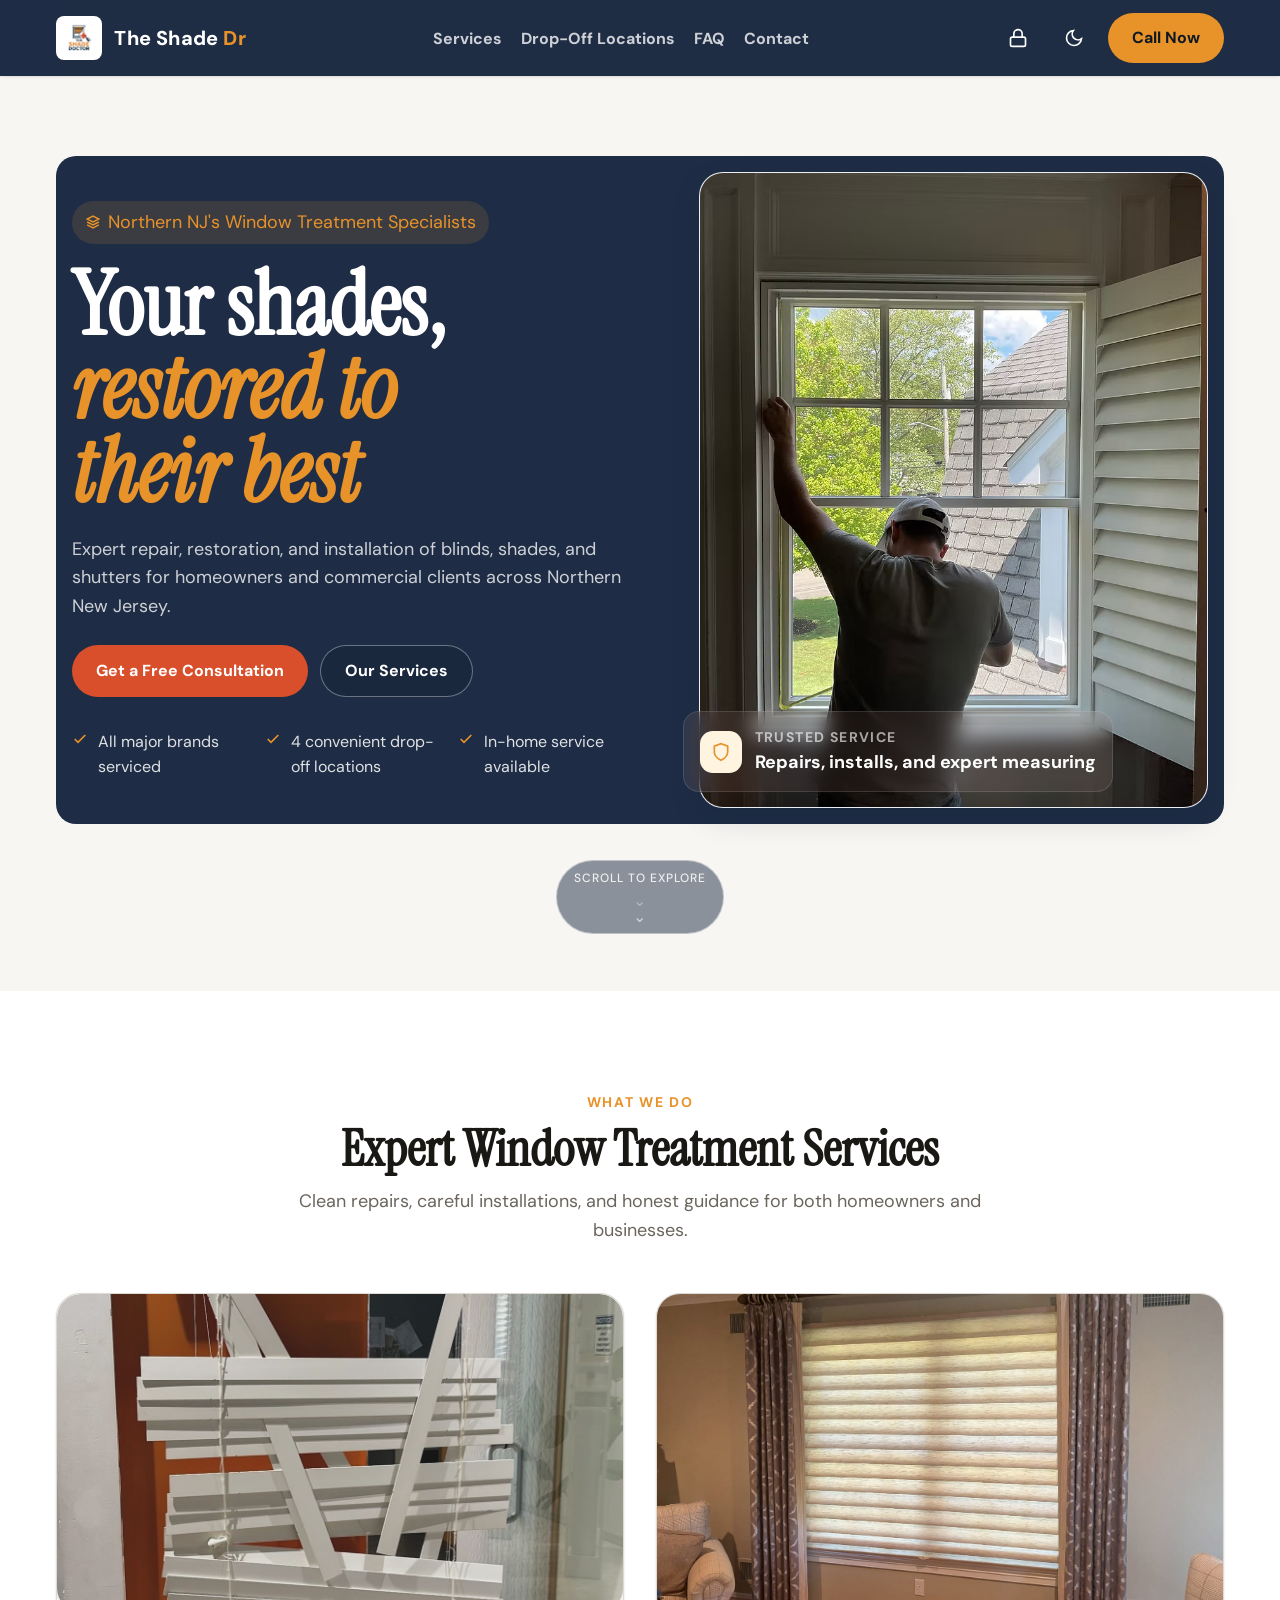
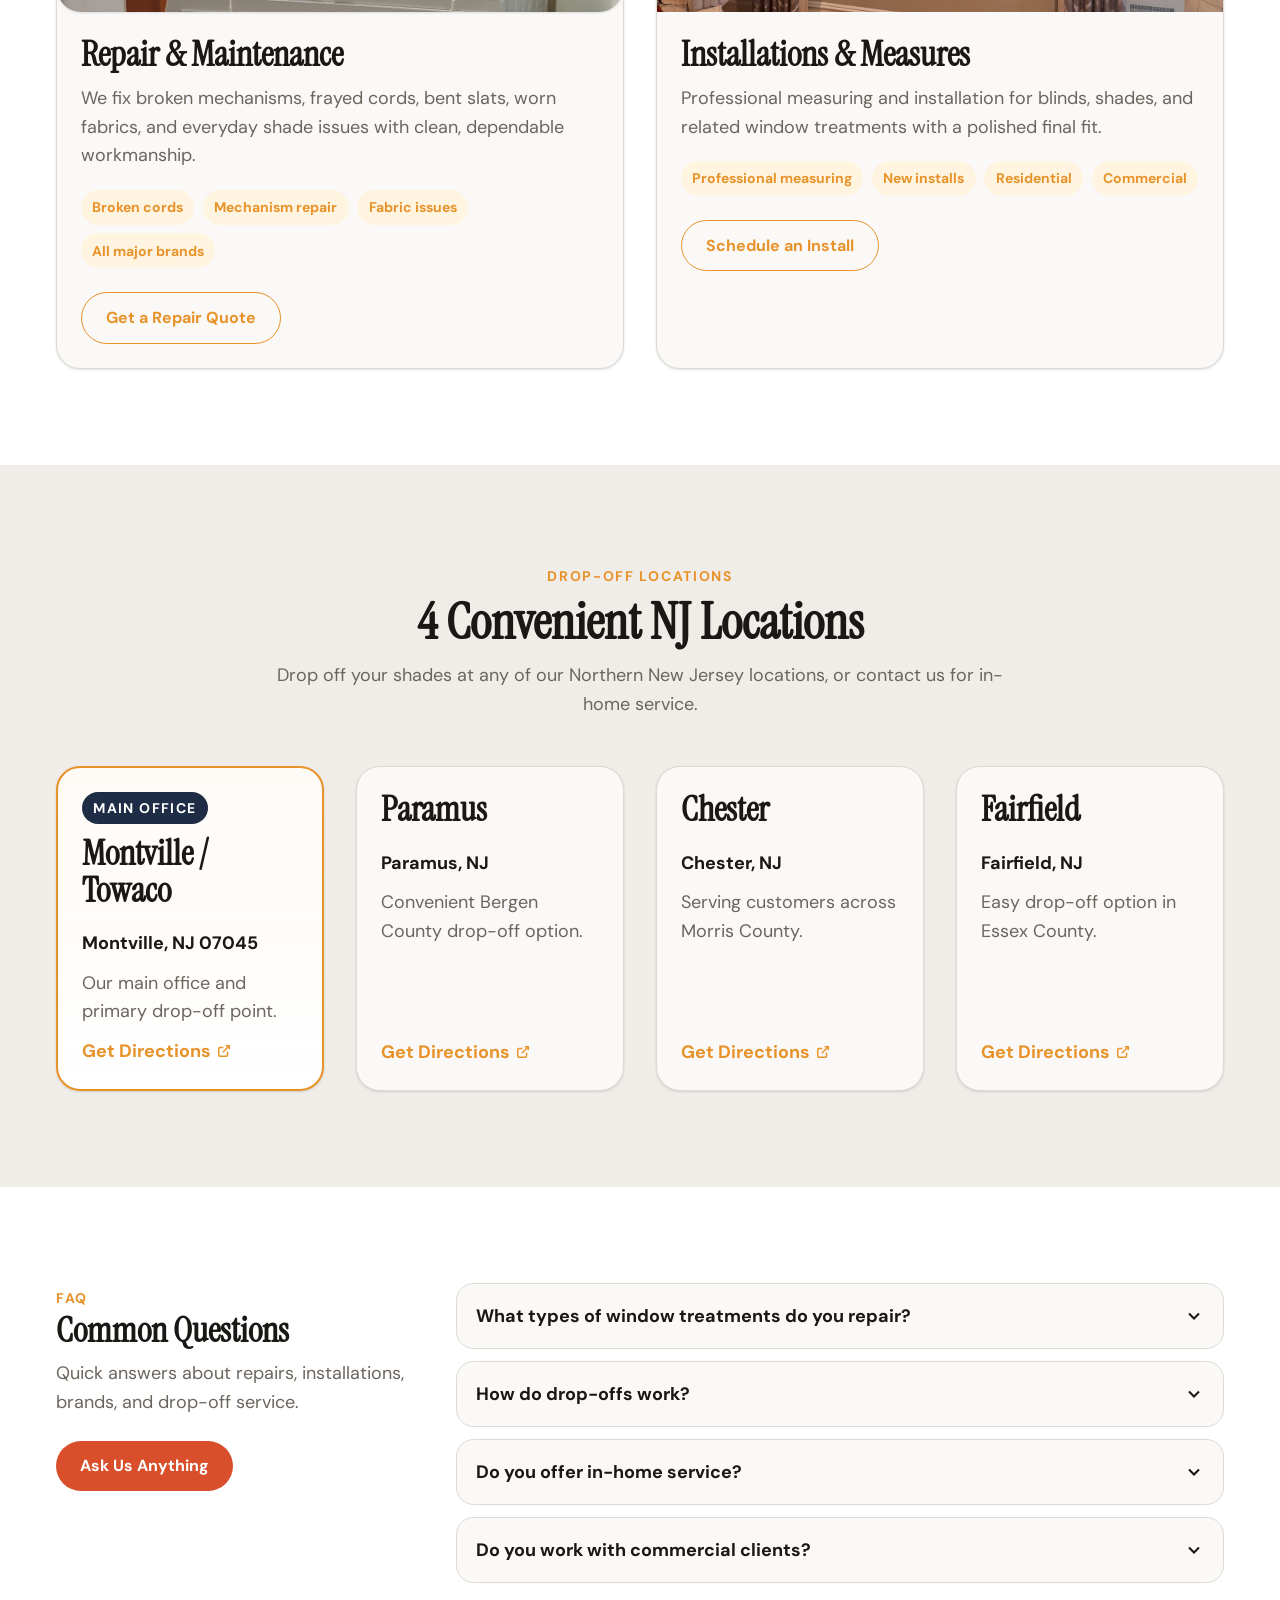
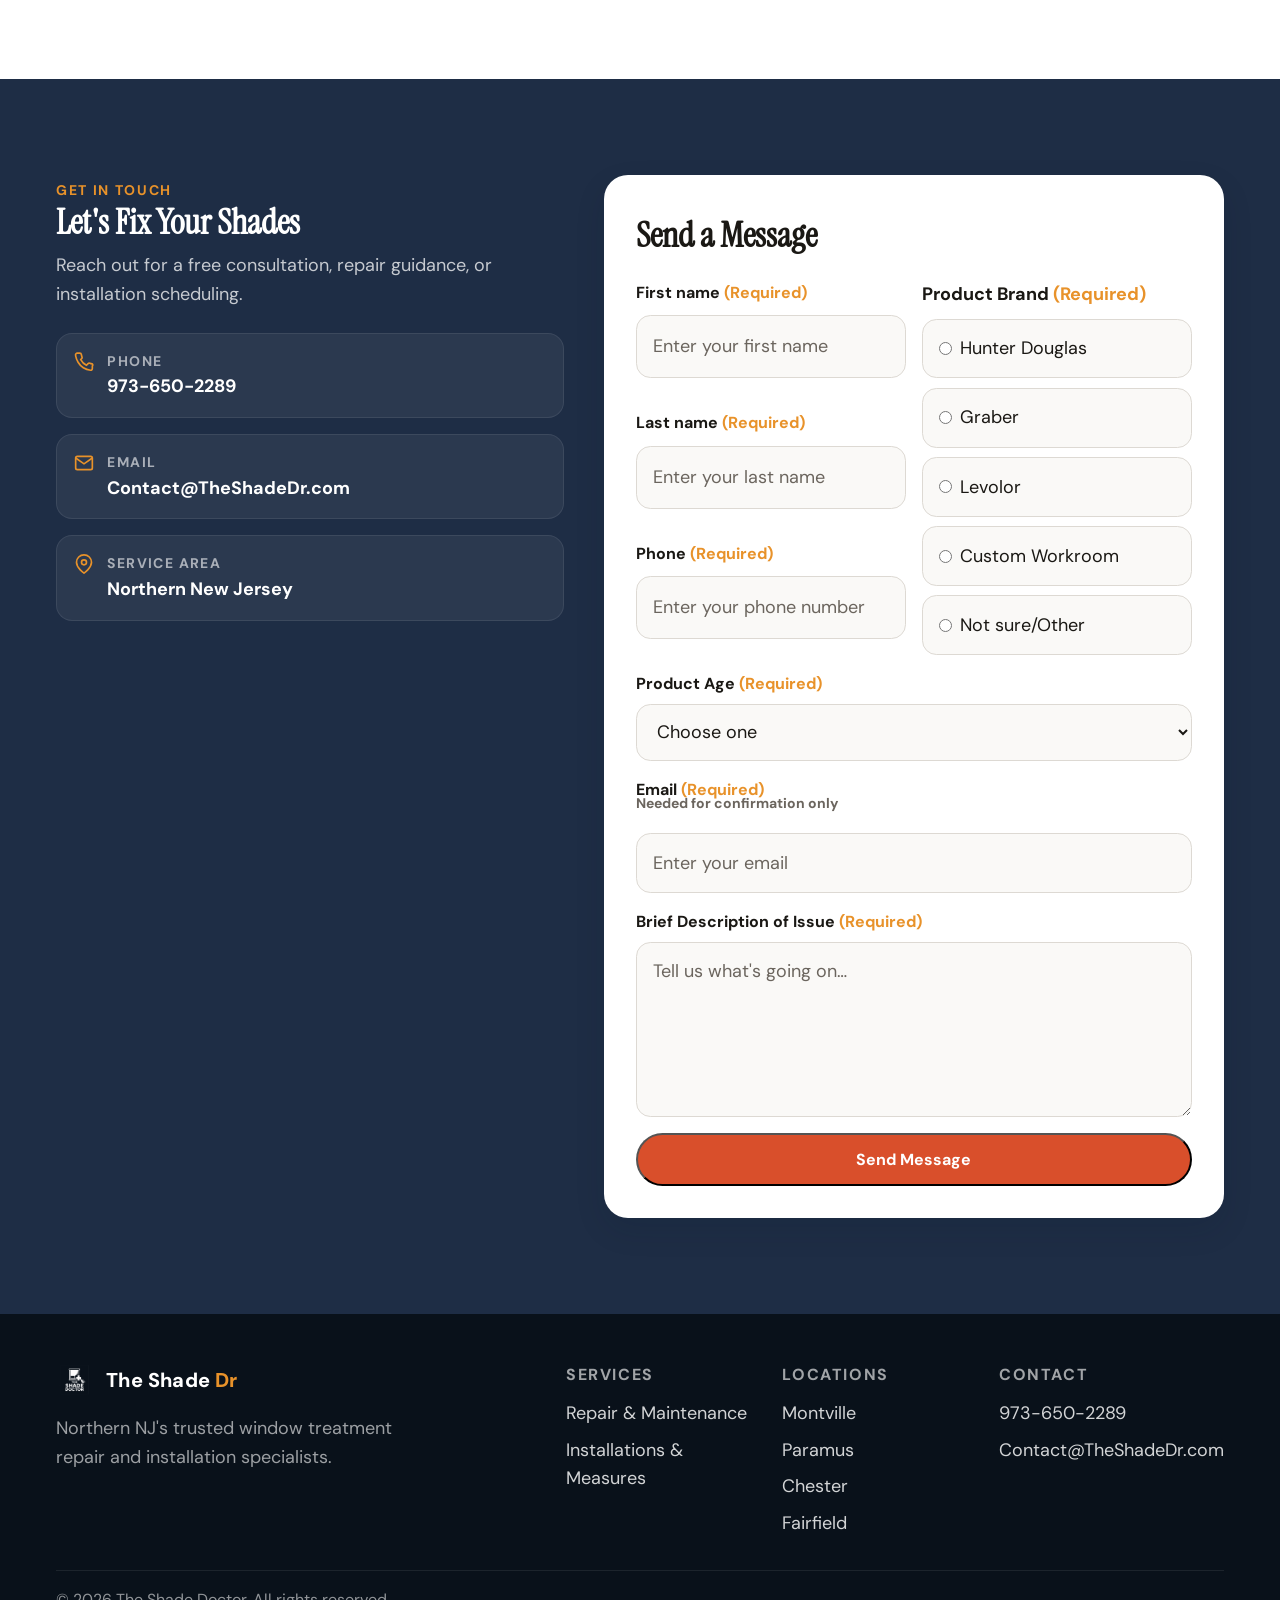
==== commit 1e1dd52f: "order number added Co-Authored-By: Claude Opus 4.7 <noreply@anthropic.com>" ====
--- a/index.html
+++ b/index.html
@@ -21,7 +21,7 @@
     <div class="container">
       <div class="header-inner">
         <a href="#hero" class="site-logo" aria-label="The Shade Doctor home">
-          <img src="logo.png" alt="The Shade Doctor logo" width="44" height="44" class="logo-mark" loading="eager" decoding="async">
+          <img src="logo.png" alt="The Shade Doctor logo" width="44" height="44" class="logo-mark" loading="eager" decoding="async" style="background:var(--color-surface);border-radius:8px;padding:2px">
           <span class="logo-name">The Shade<span style="color:var(--color-accent)"> Dr</span></span>
         </a>
         <nav aria-label="Primary">
@@ -181,7 +181,8 @@
                   <div class="form-group"><label for="lastName">Last name <span style="color:var(--color-accent)">(Required)</span></label><input id="lastName" name="lastName" type="text" placeholder="Enter your last name" required></div>
                   <div class="form-group"><label for="phone">Phone <span style="color:var(--color-accent)">(Required)</span></label><input id="phone" name="phone" type="tel" placeholder="Enter your phone number" required></div>
                 </div>
-                <fieldset style="display:grid;gap:.45rem;margin-bottom:0;border:none;padding:0"><legend style="font-weight:700;margin-bottom:.65rem;padding:0">Product Brand <span style="color:var(--color-accent)">(Required)</span></legend><div style="display:grid;gap:.6rem"><div style="padding:.9rem 1rem;border-radius:.9rem;border:1px solid var(--color-border);background:var(--color-surface-2)"><label style="display:flex;align-items:center;gap:.5rem;cursor:pointer;font-weight:400;margin:0"><input type="radio" name="brand" value="Hunter Douglas" style="margin:0"> Hunter Douglas</label></div><div style="padding:.9rem 1rem;border-radius:.9rem;border:1px solid var(--color-border);background:var(--color-surface-2)"><label style="display:flex;align-items:center;gap:.5rem;cursor:pointer;font-weight:400;margin:0"><input type="radio" name="brand" value="Graber" style="margin:0"> Graber</label></div><div style="padding:.9rem 1rem;border-radius:.9rem;border:1px solid var(--color-border);background:var(--color-surface-2)"><label style="display:flex;align-items:center;gap:.5rem;cursor:pointer;font-weight:400;margin:0"><input type="radio" name="brand" value="Levolor" style="margin:0"> Levolor</label></div><div style="padding:.9rem 1rem;border-radius:.9rem;border:1px solid var(--color-border);background:var(--color-surface-2)"><label style="display:flex;align-items:center;gap:.5rem;cursor:pointer;font-weight:400;margin:0"><input type="radio" name="brand" value="Custom Workroom" style="margin:0"> Custom Workroom</label></div><div style="padding:.9rem 1rem;border-radius:.9rem;border:1px solid var(--color-border);background:var(--color-surface-2)"><label style="display:flex;align-items:center;gap:.5rem;cursor:pointer;font-weight:400;margin:0"><input type="radio" name="brand" value="Not sure/Other" style="margin:0"> Not sure/Other</label></div></div></fieldset>
+                <fieldset style="display:grid;gap:.45rem;margin-bottom:0;border:none;padding:0"><legend style="font-weight:700;margin-bottom:.65rem;padding:0">Product Brand <span style="color:var(--color-accent)">(Required)</span></legend><div style="display:grid;gap:.6rem"><div style="padding:.9rem 1rem;border-radius:.9rem;border:1px solid var(--color-border);background:var(--color-surface-2)"><label style="display:flex;align-items:center;gap:.5rem;cursor:pointer;font-weight:400;margin:0"><input type="radio" name="brand" value="Hunter Douglas" style="margin:0" class="brand-select"> Hunter Douglas</label></div><div style="padding:.9rem 1rem;border-radius:.9rem;border:1px solid var(--color-border);background:var(--color-surface-2)"><label style="display:flex;align-items:center;gap:.5rem;cursor:pointer;font-weight:400;margin:0"><input type="radio" name="brand" value="Graber" style="margin:0" class="brand-select"> Graber</label></div><div style="padding:.9rem 1rem;border-radius:.9rem;border:1px solid var(--color-border);background:var(--color-surface-2)"><label style="display:flex;align-items:center;gap:.5rem;cursor:pointer;font-weight:400;margin:0"><input type="radio" name="brand" value="Levolor" style="margin:0" class="brand-select"> Levolor</label></div><div style="padding:.9rem 1rem;border-radius:.9rem;border:1px solid var(--color-border);background:var(--color-surface-2)"><label style="display:flex;align-items:center;gap:.5rem;cursor:pointer;font-weight:400;margin:0"><input type="radio" name="brand" value="Custom Workroom" style="margin:0" class="brand-select"> Custom Workroom</label></div><div style="padding:.9rem 1rem;border-radius:.9rem;border:1px solid var(--color-border);background:var(--color-surface-2)"><label style="display:flex;align-items:center;gap:.5rem;cursor:pointer;font-weight:400;margin:0"><input type="radio" name="brand" value="Not sure/Other" style="margin:0" class="brand-select"> Not sure/Other</label></div></div></fieldset>
+              <div class="form-group" id="order-number-group" style="display:none;margin-top:1rem"><label for="orderNumber">Order Number <span style="color:var(--color-accent)">(If Available)</span><p style="font-size:var(--text-xs);color:var(--color-text-muted);margin:-0.65rem 0 .75rem 0">Product Order numbers can typically be found on a sticker on shade headrail or on original paperwork!</p></label><input id="orderNumber" name="orderNumber" type="text" placeholder="Enter order number (if available)"></div>
               </div>
               <div class="form-group"><label for="age">Product Age <span style="color:var(--color-accent)">(Required)</span></label><select id="age" name="age" required><option value="">Choose one</option><option>Under 1 year</option><option>Under 5 years</option><option>5 - 10 years</option><option>10 + years</option><option>Not sure</option></select></div>
               <div class="form-group"><label for="email">Email <span style="color:var(--color-accent)">(Required)</span><p style="font-size:var(--text-xs);color:var(--color-text-muted);margin:-0.65rem 0 .75rem 0">Needed for confirmation only</p></label><input id="email" name="email" type="email" placeholder="Enter your email" required></div>
@@ -213,60 +214,19 @@
   </footer>
 
   <!-- ============ PASSWORD MODAL ============ -->
-  <div class="modal-overlay" id="password-modal">
+  <div class="modal-overlay" id="password-modal" style="display: none;">
     <div class="modal-content">
       <button class="modal-close" id="modal-close" aria-label="Close modal"><svg width="20" height="20" viewBox="0 0 24 24" fill="none" stroke="currentColor" stroke-width="2"><line x1="18" y1="6" x2="6" y2="18"/><line x1="6" y1="6" x2="18" y2="18"/></svg></button>
       <div class="modal-icon"><svg width="32" height="32" viewBox="0 0 24 24" fill="none" stroke="currentColor" stroke-width="2"><rect x="3" y="11" width="18" height="11" rx="2" ry="2"/><path d="M7 11V7a5 5 0 0 1 10 0v4"/></svg></div>
       <h3>Admin Access</h3>
       <p>Enter password to access orders</p>
       <input type="password" id="admin-password" placeholder="Enter password" autocomplete="off">
-      <button class="btn btn-primary" id="password-submit" style="width:100%">Unlock</button>
+      <button class="btn btn-primary" id="password-submit">Unlock</button>
       <p class="password-error" id="password-error">Incorrect password</p>
     </div>
   </div>
 
   <!-- ============ SCRIPTS ============ -->
   <script src="script.js" defer></script>
-  <script>
-    (function() {
-      const lockBtn = document.getElementById('lock-toggle');
-      const modal = document.getElementById('password-modal');
-      const closeBtn = document.getElementById('modal-close');
-      const passwordInput = document.getElementById('admin-password');
-      const submitBtn = document.getElementById('password-submit');
-      const errorMsg = document.getElementById('password-error');
-
-      lockBtn && lockBtn.addEventListener('click', () => {
-        modal.classList.add('open');
-        passwordInput.value = '';
-        errorMsg.classList.remove('show');
-        passwordInput.focus();
-      });
-
-      closeBtn && closeBtn.addEventListener('click', () => {
-        modal.classList.remove('open');
-      });
-
-      modal && modal.addEventListener('click', (e) => {
-        if (e.target === modal) modal.classList.remove('open');
-      });
-
-      function checkPassword() {
-        if (passwordInput.value === 'avenueboys') {
-          modal.classList.remove('open');
-          window.location.href = 'orders.html';
-        } else {
-          errorMsg.classList.add('show');
-          passwordInput.value = '';
-          passwordInput.focus();
-        }
-      }
-
-      submitBtn && submitBtn.addEventListener('click', checkPassword);
-      passwordInput && passwordInput.addEventListener('keypress', (e) => {
-        if (e.key === 'Enter') checkPassword();
-      });
-    })();
-  </script>
 </body>
 </html>
--- a/style.css
+++ b/style.css
@@ -907,18 +907,14 @@
 	inset: 0;
 	background: rgba(0, 0, 0, .6);
 	backdrop-filter: blur(4px);
-	display: flex;
+	display: none;
 	align-items: center;
 	justify-content: center;
-	z-index: 1000;
-	opacity: 0;
-	visibility: hidden;
-	transition: opacity .25s ease, visibility .25s ease
+	z-index: 1000
 }
 
 .modal-overlay.open {
-	opacity: 1;
-	visibility: visible
+	display: flex
 }
 
 .modal-content {
@@ -1011,6 +1007,10 @@
 	opacity: 1
 }
 
+#password-submit {
+	width: 100%
+}
+
 /* ---------- ORDERS PAGE ---------- */
 .orders-page {
 	min-height: 100vh;
